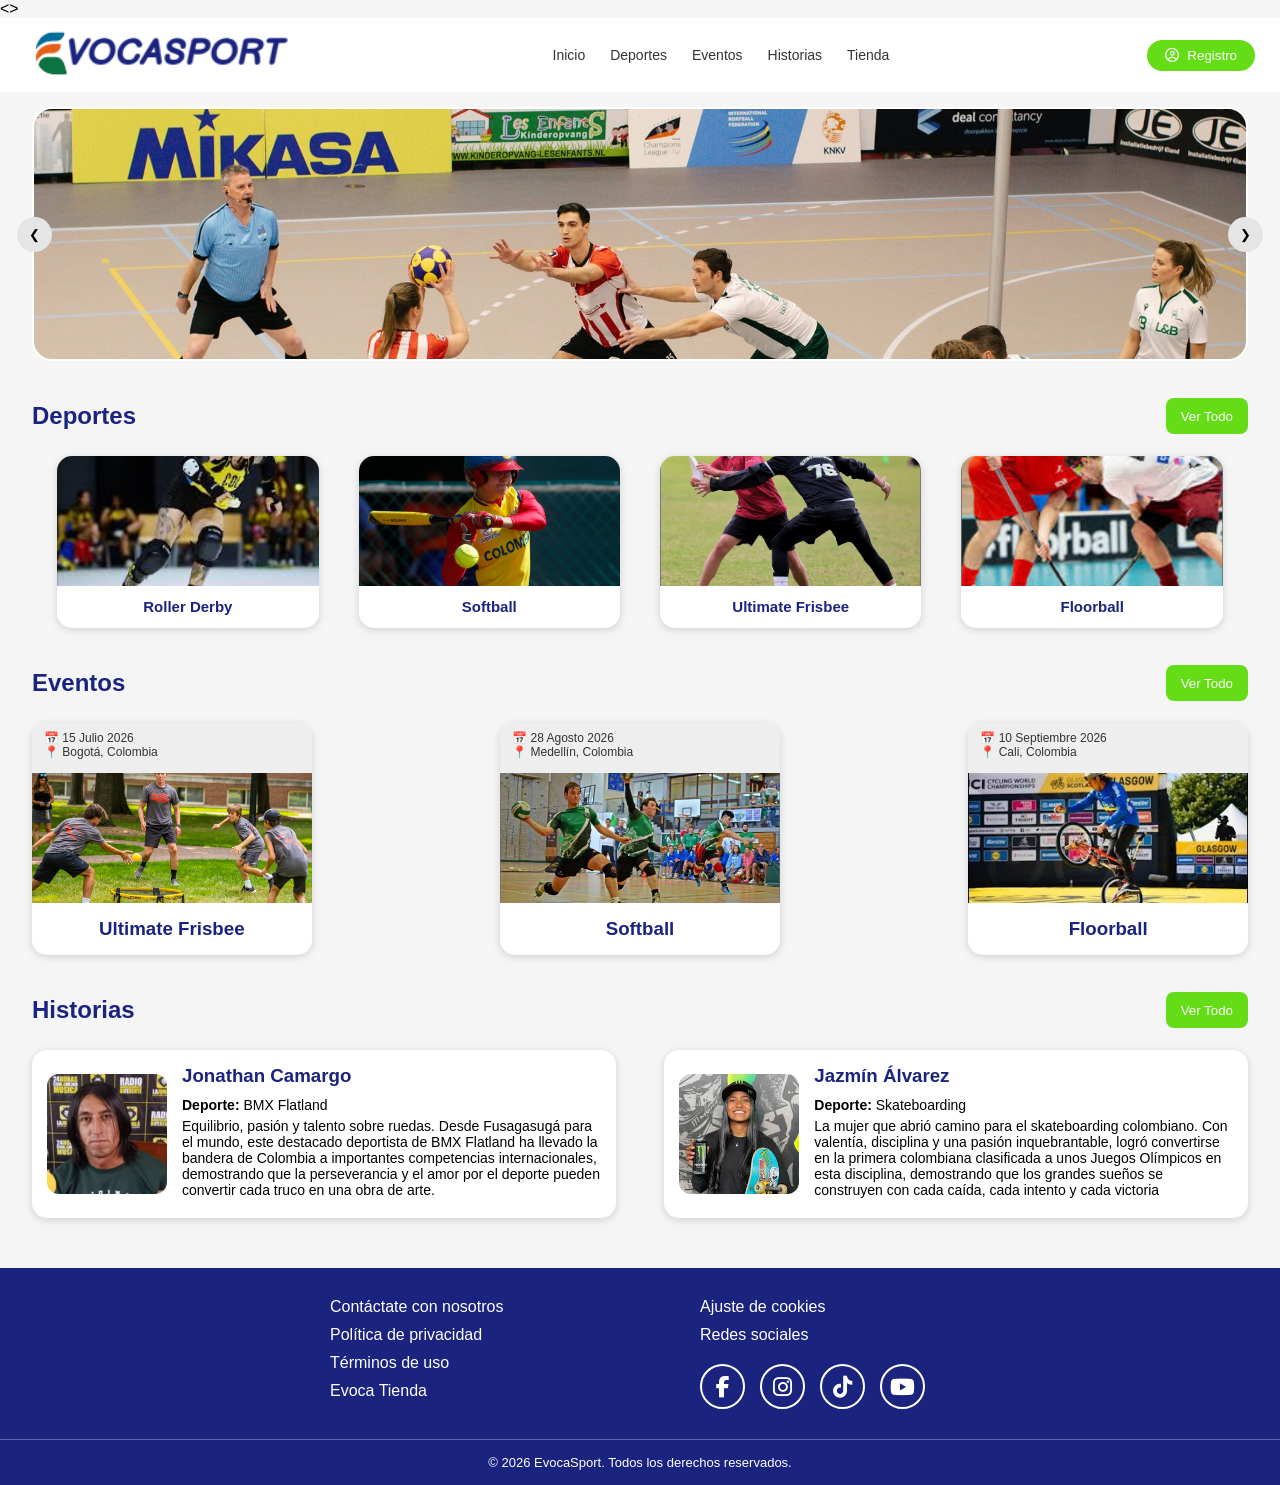
==== index.html @ b5607ec5 "Primer commit del proyecto EvocaSport" ====
<!DOCTYPE html>
<html lang="es">
<head>
    <meta charset="UTF-8">
    <meta name="viewport" content="width=device-width, initial-scale=1.0">
    <title>VocaSport</title>
    <link rel="stylesheet" href="styles.css">

    <link rel="stylesheet" href="https://cdnjs.cloudflare.com/ajax/libs/font-awesome/6.5.1/css/all.min.css">

</head>

<>

    <header class="navbar">

        <div class="logo">
    <a href="index.html">
        <img src="img/logo.png" alt="VocaSport">
    </a>
</div>


        <nav class="menu">

            <a href="index.html">Inicio</a>
            <a href="deportes.html">Deportes</a>
            <a href="eventos.html">Eventos</a>
            <a href="historias.html">Historias</a>
            <a href="tienda.html">Tienda</a>
        </nav>

        <button class="btn-registro">
    <i class="fa-regular fa-circle-user"></i>
    Registro
</button>

    </header>

    <section class="banner">

    <button class="flecha izquierda">
        &#10094;
    </button>

    <div class="contenedor-banner">

        <section class="banner contenedor-principal"></section>

        <div class="slider">

            <img src="img/banner 1.jpg" alt="Banner 1">
            <img src="img/banner 2.jpg" alt="Banner 2">
            <img src="img/banner 3.jpg" alt="Banner 3">
            <img src="img/banner 4.jpg" alt="Banner 4">

        </div>

    </div>

    <button class="flecha derecha">
        &#10095;
    </button>

</section>

<script src="script.js"></script>

<section class="seccion">

    <div class="titulo-seccion">

        <h2>Deportes</h2>

        <button class="btn-ver-todo" onclick="verDeportes()">Ver Todo</button>
    </div>

    <div class="contenedor-tarjetas">

        <a href="Roller-derby.html" class="tarjeta">
            <img src="img/deporte1.jpg" alt="Roller Derby">
            <h3>Roller Derby</h3>
        </a>

        <a href="Softball.html" class="tarjeta">
            <img src="img/deporte2.jpg" alt="Softball">
            <h3>Softball</h3>
        </a>

        <a href="Ultimate-frisbee.html" class="tarjeta">
            <img src="img/deporte3.png" alt="Ultimate Frisbee">
            <h3>Ultimate Frisbee</h3>
        </a>

        <a href="Floorball.html" class="tarjeta">
            <img src="img/deporte4.png" alt="Floorball">
            <h3>Floorball</h3>
        </a>

    </div>

</section>

    <section class="seccion">

    <div class="titulo-seccion">

        <h2>Eventos</h2>

        <button class="btn-ver-todo" onclick="verEventos()">
            Ver Todo
        </button>

    </div>

    <div class="contenedor-eventos">

    <a href="evento-ultimate.html" class="evento">

    <div class="evento-info-superior">
        <p>📅 15 Julio 2026</p>
        <p>📍 Bogotá, Colombia</p>
    </div>

    <img src="img/evento1.png" alt="Ultimate Frisbee">

    <div class="evento-info-inferior">
        
        <h3>Ultimate Frisbee</h3>
    </div>

</a>
        <a href="evento-softball.html" class="evento">

    <div class="evento-info-superior">
        <p>📅 28 Agosto 2026</p>
        <p>📍 Medellín, Colombia</p>
    </div>

    <img src="img/evento2.png" alt="">

    <div class="evento-info-inferior">
        
        <h3>Softball</h3>
    </div>

</a>
<a href="evento-floorball.html" class="evento">

    <div class="evento-info-superior">
        <p>📅 10 Septiembre 2026</p>
        <p>📍 Cali, Colombia</p>
    </div>

    <img src="img/evento3.jpg" alt="">

    <div class="evento-info-inferior">
        
        <h3>Floorball</h3>
    </div>

</a>

    </div>

</section>

<!-- HISTORIAS -->
<section class="seccion">

    <div class="titulo-seccion">

        <h2>Historias</h2>

        <button class="btn-ver-todo" onclick="verHistorias()">
            Ver Todo
        </button>

    </div>

    <div class="contenedor-historias">

        <a href="jonathan-camargo.html" class="historia">

            <img src="img/historias1.png" alt="Jonathan Camargo">

            <div class="historia-info">

                <h3>Jonathan Camargo</h3>

                <p><strong>Deporte:</strong> BMX Flatland</p>

                <p>
                    Equilibrio, pasión y talento sobre ruedas. 
                    Desde Fusagasugá para el mundo, 
                    este destacado deportista de BMX Flatland 
                    ha llevado la bandera de Colombia a importantes competencias internacionales, 
                    demostrando que la perseverancia y el amor por el deporte 
                    pueden convertir cada truco en una obra de arte.

                </p>

            </div>

        </a>

        <a href="jazmin-alvarez.html" class="historia">

            <img src="img/historias2.jpg" alt="Jazmín Álvarez">

            <div class="historia-info">

                <h3>Jazmín Álvarez</h3>

                <p><strong>Deporte:</strong> Skateboarding</p>

                <p>
                    
                    La mujer que abrió camino para el skateboarding colombiano. 
                    Con valentía, disciplina y una pasión inquebrantable, 
                    logró convertirse en la primera colombiana clasificada 
                    a unos Juegos Olímpicos en esta disciplina, demostrando que 
                    los grandes sueños se construyen con cada caída, cada intento y cada victoria

                </p>

            </div>

        </a>

    </div>

</section>

    <footer class="footer">

    <div class="footer-contenido">

        <div class="footer-columna">

            <p>Contáctate con nosotros</p>
            <p>Política de privacidad</p>
            <p>Términos de uso</p>
            <p>Evoca Tienda</p>

        </div>

        <div class="footer-columna">

            <p>Ajuste de cookies</p>

            <p>Redes sociales</p>

        <div class="social-icons">

    <a href="https://facebook.com" target="_blank">
        <i class="fa-brands fa-facebook-f"></i>
    </a>

    <a href="https://instagram.com" target="_blank">
        <i class="fa-brands fa-instagram"></i>
    </a>

    <a href="https://tiktok.com" target="_blank">
        <i class="fa-brands fa-tiktok"></i>
    </a>

     <a href="https://youtube.com" target="_blank">
        <i class="fa-brands fa-youtube"></i>
    </a>

</div>
        </div>

    </div>

    <div class="footer-copy">
        © 2026 EvocaSport. Todos los derechos reservados.
    </div>

</footer>

</body>
</html>
---- styles.css ----
*{
    margin:0;
    padding:0;
    box-sizing:border-box;
}

body{
    font-family: Arial, sans-serif;
    background:#f5f5f5;
}

.navbar{
    background:white;

    display:flex;
    justify-content:space-between;
    align-items:center;

    padding:10px 25px;
}

.logo img{
    height:50px;
    transition:transform 0.3s ease;
}

.logo img:hover{
    transform:scale(1.05);
}

.menu{
    display:flex;
    gap:25px;
}

.menu a{
    text-decoration:none;
    color:#333;
    font-size:14px;

}

.menu a{
    text-decoration:none;
    color:#333;
    font-size:14px;
    font-weight:500;
}

.menu a:hover{
    color:#1A237E;
}

.btn-registro{
    background:#64DD17;
    color:white;
    display: flex;
    border:none;
    align-items:center;
    gap:8px;
    border-radius:20px;

    padding:8px 18px;

    cursor:pointer;
}

.btn-registro i{
    color:white;
    font-size:14px;
}

.btn-registro:hover{
    background:#64DD17;
}


.banner{ 
    width:95%; 
    margin:15px auto; 
    display:flex; 
    justify-content:center; 
    align-items:center; position:relative; 
}

.contenedor-banner{
    width:100%;
    overflow:hidden;

    border:2px solid #FFFFFF;
    border-radius:20px;

    background:white;
}

.contenedor-principal{
    width:95%;
    margin:auto;
}

.slider{
    display:flex;
    width:400%;
    transition:transform 0.5s ease;
}

.slider img{
    width:25%;
    height:250px;
    object-fit:cover;
    display:block;
}


.flecha{
    position:absolute;

    width:35px;
    height:35px;

    border:none;
    border-radius:50%;

    background:#e5e5e5;

    cursor:pointer;

    z-index:10;
}

.izquierda{
    left:-15px;
}

.derecha{
    right:-15px;
}

.seccion{
    width:95%;
    margin-top:35px;
    margin-bottom:35px;
    margin-left:auto;
    margin-right:auto;
}

.titulo-seccion{
    display:flex;
    justify-content:space-between;
    align-items:center;

    margin-bottom:20px;
}

.titulo-seccion h2{
    color:#1A237E;
    font-size:24px;
    font-weight:700;

    margin:0;
    line-height:40px;
}

.btn-ver-todo{
    background:#64DD17;
    color:white;

    border:none;
    border-radius:8px;

    padding:0 15px;

    height:36px;

    cursor:pointer;
}

.contenedor-tarjetas{
    display:flex;
    justify-content:center;
    gap: 40px;
}

.tarjeta{
    width: 21.5%;
    background:white;
    border-radius:15px;
    overflow:hidden;

    box-shadow:0 2px 8px rgba(0,0,0,0.15);

    box-shadow:0 2px 8px rgba(0,0,0,0.15);
    text-decoration:none;
    color:inherit;
}

.tarjeta h3{
    margin:0;
    padding:4px;

    font-size:15px;
    color:#1A237E;

    line-height:1.2;
    text-decoration:none;
    
}


.tarjeta img,
.evento img{
    width:100%;
    height:130px;
    object-fit:cover;
    display:block;

    transition: transform 0.4s ease;
}

.tarjeta:hover,
.evento:hover{
    transform:translateY(-10px) scale(1.03);

    box-shadow:0 10px 25px rgba(0,0,0,.25);
}


.evento{
    width:23%;
    background:white;
    border-radius:15px;
    overflow:hidden;
    box-shadow:0 2px 8px rgba(0,0,0,.15);

    display:flex;
    flex-direction:column;
}

.tarjeta h3{
    text-align:center;
    padding:12px;
    margin:0;
}

.evento{
    width:23%;

    background:white;

    border-radius:15px;

    overflow:hidden;

    box-shadow:0 2px 8px rgba(0,0,0,.15);

    text-decoration:none;

    color:#333;

    transition:all .3s ease;
}

.contenedor-eventos{
    display:flex;
    justify-content:space-between;
    gap:20px;
}

.evento:hover{
    transform:translateY(-8px);

    box-shadow:0 8px 20px rgba(0,0,0,0.25);
}

.evento-info-superior{
    padding:8px 12px;
    background:#EEEEEE;
    font-size:12px;
    min-height:50px;
}

    width:100%;
    height:170px;
    object-fit:cover;
    display:block;
.tarjeta img,
.evento img{
    width:100%;
    height:180px;
    object-fit:cover;
    display:block;

    transition: transform 0.4s ease;
}

.evento-info-inferior{
    display:flex;
    justify-content:center;
    align-items:center;
    color:#1A237E;
    padding:15px;
}

/* HISTORIAS */

.contenedor-historias{
    display:flex;
    gap:25px;
    justify-content:space-between;
}

.historia{
    width:48%;

    display:flex;
    align-items:center;
    gap:15px;

    background:white;

    padding:15px;

    border-radius:15px;

    box-shadow:0 2px 8px rgba(0,0,0,.15);

    text-decoration:none;
    color:inherit;

    transition:all .3s ease;
}

.historia:hover{
    transform:translateY(-8px);

    box-shadow:0 8px 20px rgba(0,0,0,.25);
}

.historia img{
    width:120px;
    height:120px;

    object-fit:cover;

    border-radius:12px;
}

.historia-info h3{
    color:#1A237E;

    margin-bottom:10px;
}

.historia-info p{
    font-size:14px;

    margin-bottom:5px;
}

/* FOOTER */

.footer{
    background:#1A237E;

    color:white;

    margin-top:50px;
}

.footer-contenido{
    width:95%;
    margin:auto;
    padding:30px 20px;

    display:flex;
    justify-content:center;

    gap:120px;
}

.footer-columna{
    display:flex;

    flex-direction:column;

    gap:10px;
}

.footer-columna{
    width:250px;

    text-align:left;
}

.footer-columna p:hover{
    text-decoration:underline;
}

.social-icons{
    display:flex;

    gap:15px;

    margin-top:10px;
}

.social-icons{
    display:flex;
    gap:15px;
    margin-top:10px;
}

.social-icons a{
    width:45px;
    height:45px;

    display:flex;
    justify-content:center;
    align-items:center;

    border:2px solid white;
    border-radius:50%;

    color:white;
    text-decoration:none;

    font-size:22px;

    transition:0.3s;
}

.social-icons a:hover{
    background:white;
    color:#1A237E;

    transform:scale(1.1);
}

.footer-copy{
    text-align:center;

    padding:15px;

    border-top:1px solid rgba(255,255,255,.3);

    font-size:13px;
}

.social-icons a:hover .fa-facebook-f{
    color:#1877F2;
}

.social-icons a:hover .fa-instagram{
    color:#E4405F;
}

.social-icons a:hover .fa-tiktok{
    color:#000000;
}

.social-icons a:hover .fa-youtube{
    color:#FF0000;
}

/* BANNER DEPORTES */

.banner-deportes{
    width:95%;
    margin:20px auto;

    position:relative;

    border-radius:20px;
    overflow:hidden;
}

.banner-deportes img{
    width:100%;
    height:350px;

    object-fit:cover;
    display:block;

    transition:transform 0.5s ease;
}

.banner-deportes:hover img{
    transform:scale(1.03);
}

.overlay-deportes{
    position:absolute;

    top:50%;
    left:60px;

    transform:translateY(-50%);

    text-align:left;

    color:white;

    max-width:450px;
}

.overlay-deportes{
    transition:all 0.4s ease;
}

.overlay-deportes h1{
    font-size:42px;
    margin-bottom:15px;

    font-weight:700;
}

.overlay-deportes p{
    font-size:22px;
    line-height:1.5;

    margin:0;
}

.overlay-deportes{
    text-shadow:2px 2px 8px rgba(0,0,0,.7);
}

.banner-deportes:hover .overlay-deportes{
    transform:translateY(-50%) scale(1.03);
}

/* CATÁLOGO DE DEPORTES */

.catalogo-deportes{
    width:95%;
    margin:40px auto;

    display:grid;

    grid-template-columns:repeat(3, 1fr);

    gap:30px;
}

.card-deporte{
    background:white;

    border-radius:18px;

    overflow:hidden;

    text-decoration:none;

    color:inherit;

    box-shadow:0 4px 12px rgba(0,0,0,.12);

    transition:.3s;
}

.card-deporte:hover{
    transform:translateY(-8px);

    box-shadow:0 10px 25px rgba(0,0,0,.20);
}

.card-deporte img{
    width:100%;
    height:250px;

    object-fit:cover;

    display:block;
}

.card-deporte h3{
    text-align:center;

    padding:18px;

    margin:0;

    color:#1A237E;

    font-size:20px;

    font-weight:700;
}

.modal{
    display:none;

    position:fixed;

    top:0;
    left:0;

    width:100%;
    height:100%;

    background:rgba(0,0,0,.7);

    z-index:9999;
}

.modal-contenido{
    background:white;

    width:70%;
    max-width:800px;

    max-height:80vh;

    overflow-y:auto;

    margin:40px auto;

    padding:30px;

    border-radius:20px;

    position:relative;
}

.modal-contenido img{
    width:70%;
    max-width:400px;
    height:220px;

    object-fit:cover;

    display:block;

    margin:15px auto 25px auto;

    border-radius:20px;

    overflow:hidden;
}

#textoModal{
    text-align:justify;

    line-height:1.8;

    color:#444;

    font-size:16px;
}

#imagenModal{
    width:70%;
    max-width:400px;
    height:220px;

    object-fit:cover;

    display:block;

    margin:15px auto 25px auto;

    border-radius:20px;
}

.modal-contenido h2{
    color:#1A237E;

    text-align:center;
}

.contenedor-imagen-modal{
    width:70%;
    max-width:400px;
    height:220px;

    margin:15px auto 25px auto;

    border-radius:20px;

    overflow:hidden;
}

.contenedor-imagen-modal img{
    width:100%;
    height:100%;

    object-fit:cover;

    display:block;
}

.cerrar{
    position:absolute;

    top:15px;
    right:20px;

    font-size:30px;

    cursor:pointer;

    color:#1A237E;
}

.card-deporte:hover img{
    transform:scale(1.05);
}

.card-deporte img{
    transition:transform .4s ease;
}

.sugerencia-deporte{
    width:90%;

    max-width:900px;

    margin:60px auto;

    padding:40px;

    background:white;

    border-radius:20px;

    box-shadow:0 4px 15px rgba(0,0,0,.15);

    text-align:center;
}

.sugerencia-deporte h2{
    color:#1A237E;

    margin-bottom:15px;
}

.sugerencia-deporte p{
    color:#555;

    margin-bottom:30px;

    line-height:1.6;
}

.formulario-deporte{
    display:flex;

    flex-direction:column;

    gap:15px;
}

.formulario-deporte input,
.formulario-deporte textarea{

    width:100%;

    padding:12px;

    border:1px solid #ccc;

    border-radius:10px;

    font-size:15px;

    font-family:inherit;
}

.formulario-deporte input:focus,
.formulario-deporte textarea:focus{

    outline:none;

    border-color:#1A237E;
}

.formulario-deporte button{

    width:220px;

    margin:10px auto 0;

    padding:12px;

    border:none;

    border-radius:10px;

    background:#64DD17;

    color:white;

    font-size:16px;

    font-weight:600;

    cursor:pointer;

    transition:.3s;
}

.formulario-deporte button:hover{

    background:#52c913;

    transform:translateY(-2px);
}


/* BANNER eventos */

.banner-eventos{
    width:95%;
    margin:20px auto;

    position:relative;

    border-radius:20px;
    overflow:hidden;
}

.banner-eventos img{
    width:100%;
    height:320px;

    object-fit:cover;

    transition:transform .6s ease;
}

.banner-evento:hover img{
    transform:scale(1.03);
}

.overlay-evento{
    position:absolute;

    top:50%;
    left:60px;

    transform:translateY(-50%);

    text-align:left;

    color:white;

    max-width:450px;
}

.overlay-evento{
    transition:all 0.4s ease;
}

.overlay-evento h1{
    font-size:52px;
    font-weight:700;

    margin-bottom:15px;
}

.overlay-evento p{
    font-size:24px;

    line-height:1.5;

    max-width:500px;
}

.overlay-evento{
    text-shadow:2px 2px 8px rgba(0,0,0,.7);
}

.card-evento:hover img{
    transform:scale(1.05);
}


/* ================================= */
/* TARJETAS EVENTOS */
/* ================================= */


.banner-eventos{
    width:95%;
    margin:20px auto;

    position:relative;

    border-radius:20px;
    overflow:hidden;
}

.banner-eventos img{
    width:100%;
    height:350px;

    object-fit:cover;
    display:block;

    transition:transform 0.5s ease;
}

.banner-eventos:hover img{
    transform:scale(1.03);
}

.overlay-eventos{
    position:absolute;

    top:50%;
    left:60px;

    transform:translateY(-50%);

    text-align:left;

    color:white;

    max-width:450px;
}

.overlay-eventos{
    transition:all 0.4s ease;
}

.overlay-eventos h1{
    font-size:42px;
    margin-bottom:15px;

    font-weight:700;
}

.overlay-eventos p{
    font-size:22px;
    line-height:1.5;

    margin:0;
}

.overlay-eventos{
    text-shadow:2px 2px 8px rgba(0,0,0,.7);
}

.banner-eventos:hover .overlay-eventos{
    transform:translateY(-50%) scale(1.03);
}

.catalogo-eventos{

    width:95%;

    margin:40px auto;

    display:grid;

    grid-template-columns:repeat(3,1fr);

    gap:25px;
}

.card-evento{

    background:white;

    border-radius:18px;

    overflow:hidden;

    cursor:pointer;

    box-shadow:0 4px 12px rgba(0,0,0,.15);

    transition:.3s;
}

.card-evento:hover{

    transform:translateY(-8px);
}

.card-evento img{

    width:100%;

    height:220px;

    object-fit:cover;

    display:block;
}

.card-evento h3{

    text-align:center;

    color:#1A237E;

    padding:15px;

    margin:0;
}

/* ================================= */
/* MODAL EVENTO */
/* ================================= */

.modal-evento{

    display:none;

    position:fixed;

    top:0;
    left:0;

    width:100%;

    height:100%;

    background:rgba(0,0,0,.75);

    z-index:9999;
}

.contenido-evento{

    background:white;

    width:75%;

    max-width:850px;

    max-height:85vh;

    overflow-y:auto;

    margin:40px auto;

    padding:30px;

    border-radius:20px;

    position:relative;

}

.cerrar-evento{

    position:absolute;

    right:20px;

    top:10px;

    font-size:35px;

    color:#1A237E;

    cursor:pointer;
}

#imagenEvento{

    width:50%;

    max-width:350px;

    height:auto;

    object-fit:cover;

    display:block;

    margin:20px auto;

    border-radius:20px;
}

#calendarioEvento{

    width:100%;

    max-width:700px;

    display:block;

    margin:20px auto;

    border-radius:15px;
}

#tituloEvento{

    text-align:center;

    color:#1A237E;
}

.datos-evento{

    text-align:center;

    color:#1A237E;

}

#descripcionEvento{

    text-align:justify;

    line-height:1.8;

    margin-top:20px;
    color:#1A237E;
}

#cronogramaEvento{

    margin-top:20px;
}

.tabla-evento{

    width:100%;

    border-collapse:collapse;

    margin-top:15px;
}

.tabla-evento th{

    background:#1A237E;

    color:white;

    padding:12px;
}

.tabla-evento td{

    padding:12px;

    border:1px solid #ddd;

    text-align:center;
}

.tabla-evento tr:nth-child(even){

    background:#f5f5f5;
}

.mapa-evento{

    width:100%;

    height:350px;

    border:none;

    border-radius:20px;

    margin-top:20px;

    box-shadow:0 5px 15px rgba(0,0,0,.15);
}

#mapaEvento{

    width:100%;

    height:350px;

    border:none;

    border-radius:15px;

    margin-top:15px;
}

#mapaEvento{

    width:100%;

    height:350px;

    border:none;

    border-radius:15px;

    margin-top:15px;
}

.btn-inscripcion{

    display:block;

    margin:30px auto;

    background:#64DD17;

    color:white;

    border:none;

    padding:14px 35px;

    border-radius:10px;

    font-size:16px;

    font-weight:600;

    cursor:pointer;

    transition:.3s;
}

.btn-inscripcion:hover{

    background:#4CAF50;

    transform:translateY(-2px);
}

.cronograma-grid{

    display:grid;

    grid-template-columns:repeat(auto-fit,minmax(250px,1fr));

    gap:20px;

    margin-top:20px;
}

.item-cronograma{

    background:#f8f9ff;

    border-left:5px solid #1A237E;

    border-radius:15px;

    padding:20px;

    box-shadow:0 3px 10px rgba(0,0,0,.08);
}

.item-cronograma h4{

    color:#1A237E;

    margin-bottom:15px;
}

.item-cronograma p{

    margin:8px 0;

    color:#444;
}

.cronograma-grid{

    display:grid;

    grid-template-columns:repeat(auto-fit,minmax(280px,1fr));

    gap:20px;

    margin-top:25px;
}

.item-cronograma{

    background:#ffffff;

    border-left:6px solid #1A237E;

    border-radius:15px;

    padding:20px;

    box-shadow:0 4px 12px rgba(0,0,0,.10);

    transition:.3s;
}

.item-cronograma:hover{

    transform:translateY(-5px);

    box-shadow:0 8px 20px rgba(0,0,0,.15);
}

.item-cronograma h4{

    color:#1A237E;

    margin-bottom:15px;

    font-size:20px;
}

.item-cronograma p{

    margin:8px 0;

    color:#444;

    line-height:1.5;
}

.item-cronograma strong{

    color:#1A237E;
}

.btn-mapa{

    display:block;

    width:250px;

    margin:25px auto;

    padding:12px 20px;

    background:#1A237E;

    color:white;

    text-decoration:none;

    text-align:center;

    border-radius:12px;

    font-weight:600;

    transition:.3s;
}

.btn-mapa:hover{

    background:#0D47A1;

    transform:translateY(-3px);
}

.formulario-eventos{

    width:100%;

    padding:60px 20px;

    background:#f5f7fa;
}

.contenedor-formulario-eventos{

    max-width:800px;

    margin:auto;

    background:white;

    padding:40px;

    border-radius:20px;

    box-shadow:0 4px 15px rgba(0,0,0,.12);
}

.contenedor-formulario-eventos h2{

    color:#1A237E;

    text-align:center;

    margin-bottom:15px;
}

.contenedor-formulario-eventos p{

    text-align:center;

    color:#555;

    margin-bottom:30px;
}

.contenedor-formulario-eventos form{

    display:flex;

    flex-direction:column;

    gap:15px;
}

.contenedor-formulario-eventos input,
.contenedor-formulario-eventos textarea{

    padding:15px;

    border:1px solid #ccc;

    border-radius:10px;

    font-size:16px;

    font-family:inherit;
}

.contenedor-formulario-eventos textarea{

    resize:none;
}

.contenedor-formulario-eventos button{

    background:#7ED321;

    color:white;

    border:none;

    padding:15px;

    border-radius:10px;

    font-size:16px;

    font-weight:600;

    cursor:pointer;

    transition:.3s;
}

.contenedor-formulario-eventos button:hover{

    background:#68b61b;
}

.contenedor-formulario-eventos textarea{

    padding:15px;

    border:1px solid #ccc;

    border-radius:10px;

    font-size:16px;

    color:#333;
}

.banner-historias{

    position:relative;

    width:95%;

    height:350px;

    margin:20px auto;

    border-radius:25px;

    overflow:hidden;
}

.banner-historias img{

    width:100%;

    height:100%;

    object-fit:cover;
}

.overlay-historias{

    position:absolute;

    top:0;
    left:0;

    width:100%;
    height:100%;

    background:rgba(0,0,0,.35);

    display:flex;

    flex-direction:column;

    justify-content:center;

    align-items:flex-start;

    text-align:left;

    color:white;

    padding-left:80px;
}

.overlay-historias h1{

    font-size:48px;

    margin-bottom:10px;
}

.overlay-historias p{

    font-size:18px;

    max-width:600px;
}

.intro-historias{

    text-align:center;

    margin:40px 0 20px 0;
}

.intro-historias h2{

    color:#1A237E;

    font-size:32px;
}

.catalogo-historias{

    width:95%;

    margin:40px auto;

    display:grid;

    grid-template-columns:repeat(3,1fr);

    gap:30px;
}

.card-historia{

    background:white;

    border-radius:20px;

    overflow:hidden;

    box-shadow:0 4px 12px rgba(0,0,0,.12);

    transition:.3s;

    cursor:pointer;
}

.card-historia:hover{

    transform:translateY(-8px);

    box-shadow:0 10px 25px rgba(0,0,0,.20);
}

.card-historia img{

    width:100%;

    height:250px;

    object-fit:cover;

    display:block;
}

.card-historia h3{

    text-align:center;

    color:#1A237E;

    padding-top:15px;
}

.card-historia p{

    text-align:center;

    color:#666;

    padding:10px 20px 20px;
}

.modal-historia{

    display:none;

    position:fixed;

    top:0;
    left:0;

    width:100%;
    height:100%;

    background:rgba(0,0,0,.75);

    z-index:9999;
}

.contenido-historia{

    background:white;

    width:70%;

    max-width:800px;

    margin:60px auto;

    padding:35px;

    border-radius:25px;

    position:relative;

    box-shadow:0 15px 40px rgba(0,0,0,.25);
}

.contenido-historia h2{

    text-align:center;

    color:#1A237E;

    font-size:32px;

    margin-bottom:10px;
}

.contenido-historia img{

    width:280px;

    height:280px;

    border-radius:20px;

    object-fit:cover;

    object-position:center top;

    display:block;

    margin:0 auto 25px auto;

    border:4px solid #1A237E;
}

.contenido-historia p{

    color:#444;

    line-height:1.8;

    text-align:justify;
}

.btn-video{

    display:block;

    width:250px;

    margin:30px auto;

    text-align:center;

    padding:15px;

    background:#FF0000;

    color:white;

    text-decoration:none;

    border-radius:12px;

    font-weight:600;

    transition:.3s;
}

.btn-video:hover{

    background:#d50000;

    transform:translateY(-3px);
}
.btn-video{

    display:block;

    width:280px;

    margin:30px auto 0;

    padding:15px;

    background:#ff0000;

    color:white;

    text-align:center;

    text-decoration:none;

    border-radius:50px;

    font-weight:bold;

    transition:.3s;
}

.btn-video:hover{

    transform:translateY(-4px);

    background:#d60000;
}

.btn-video:hover{

    background:#d50000;

    transform:translateY(-3px);
}

.participa-historias{

    width:100%;

    padding:70px 20px;

    background:#f5f7fa;

    margin-top:60px;
}

.participa-historias h2{

    text-align:center;

    color:#1A237E;

    margin-bottom:15px;
}

.participa-historias p{

    text-align:center;

    color:#555;

    margin-bottom:30px;
}

.form-historias{

    max-width:800px;

    margin:auto;

    background:white;

    padding:40px;

    border-radius:20px;

    box-shadow:0 4px 15px rgba(0,0,0,.12);

    display:flex;

    flex-direction:column;

    gap:15px;
}

.form-historias input,
.form-historias textarea{

    padding:15px;

    border:1px solid #ccc;

    border-radius:10px;

    font-size:16px;
}

.form-historias textarea{

    resize:none;
}

.form-historias button{

    background:#7ED321;

    color:white;

    border:none;

    padding:15px;

    border-radius:10px;

    cursor:pointer;

    font-size:16px;

    font-weight:600;

    transition:.3s;
}

.form-historias button:hover{

    background:#68b61b;
}

@media(max-width:768px){

    .catalogo-historias{

        grid-template-columns:1fr;
    }

    .overlay-historias h1{

        font-size:40px;
    }

    .overlay-historias p{

        font-size:16px;

        width:90%;
    }

    .contenido-historia{

        width:90%;
    }
}

#deporteHistoria{

    text-align:center;

    color:#7ED321;

    font-size:18px;

    font-weight:bold;

    margin-bottom:20px;
}

#descripcionHistoria{

    text-align:center;

    line-height:1.8;

    color:#555;

    max-width:650px;

    margin:auto;
}

.contenedor-video{

    margin-top:25px;

    border-radius:15px;

    overflow:hidden;
}

.contenedor-video iframe{

    width:100%;

    height:450px;

    border:none;
}
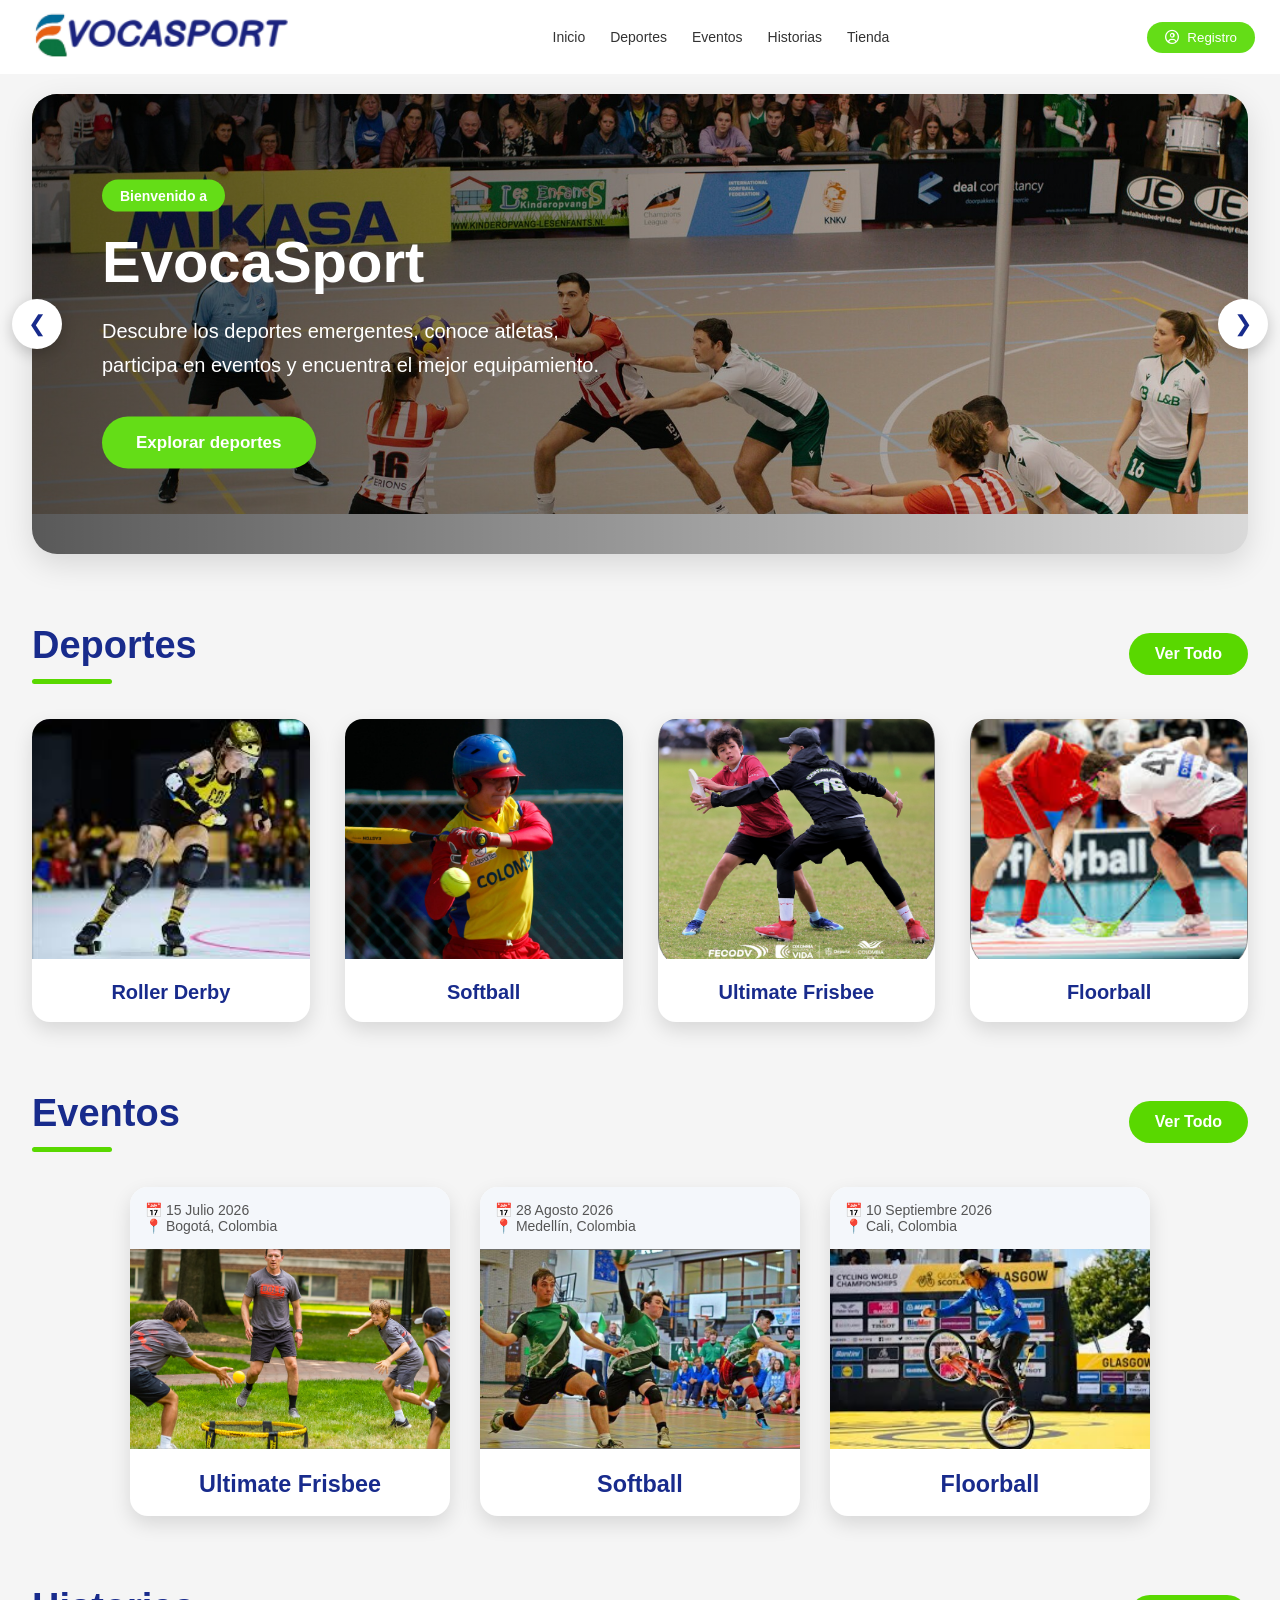
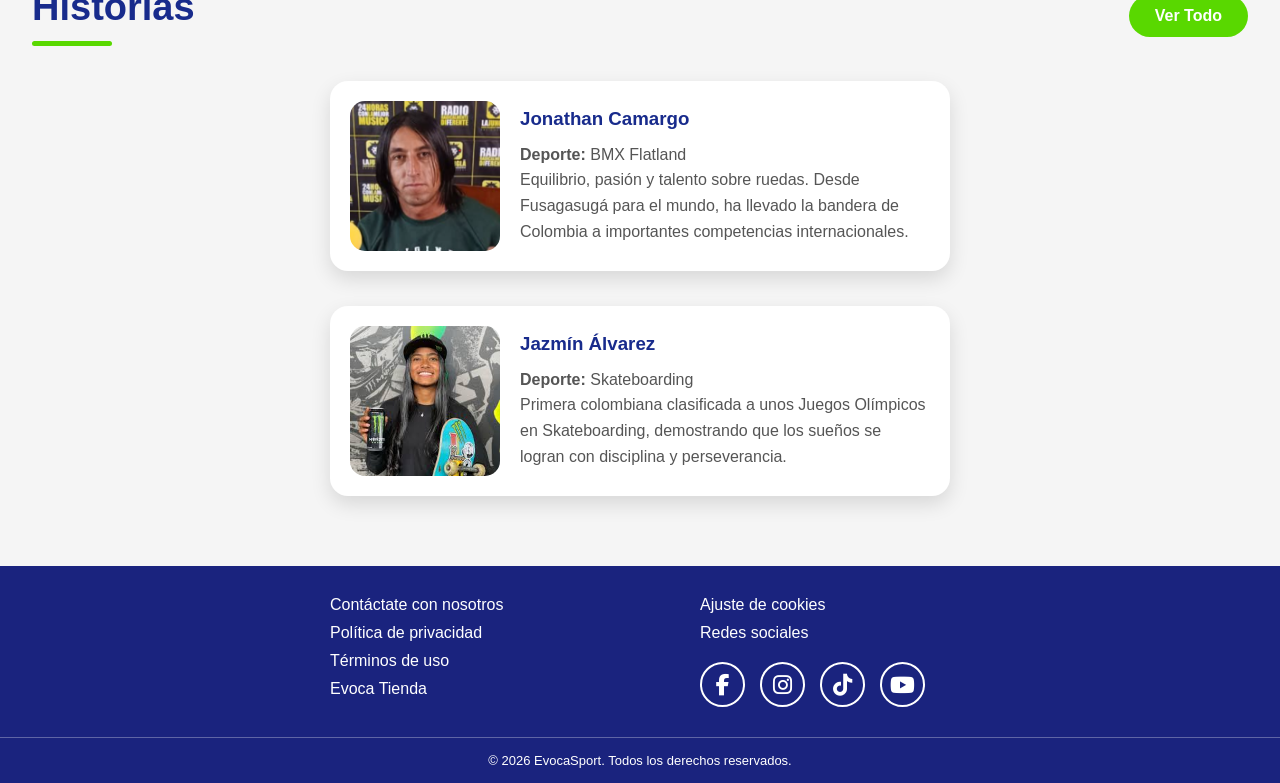
==== commit 184e7f35: "Mejoras del diseño y checkout" ====
--- a/index.html
+++ b/index.html
@@ -1,51 +1,64 @@
 <!DOCTYPE html>
 <html lang="es">
+
 <head>
+
     <meta charset="UTF-8">
+
     <meta name="viewport" content="width=device-width, initial-scale=1.0">
-    <title>VocaSport</title>
+
+    <title>EvocaSport | Inicio</title>
+
     <link rel="stylesheet" href="styles.css">
+    <link rel="stylesheet" href="index.css">
 
     <link rel="stylesheet" href="https://cdnjs.cloudflare.com/ajax/libs/font-awesome/6.5.1/css/all.min.css">
 
 </head>
 
-<>
-
-    <header class="navbar">
-
-        <div class="logo">
-    <a href="index.html">
-        <img src="img/logo.png" alt="VocaSport">
-    </a>
-</div>
-
-
-        <nav class="menu">
-
-            <a href="index.html">Inicio</a>
-            <a href="deportes.html">Deportes</a>
-            <a href="eventos.html">Eventos</a>
-            <a href="historias.html">Historias</a>
-            <a href="tienda.html">Tienda</a>
-        </nav>
-
-        <button class="btn-registro">
-    <i class="fa-regular fa-circle-user"></i>
-    Registro
-</button>
-
-    </header>
-
-    <section class="banner">
+<body>
+
+<header class="navbar">
+
+    <div class="logo">
+
+        <a href="index.html">
+
+            <img src="img/logo.png" alt="VocaSport">
+
+        </a>
+
+    </div>
+
+    <nav class="menu">
+
+        <a href="index.html">Inicio</a>
+        <a href="deportes.html">Deportes</a>
+        <a href="eventos.html">Eventos</a>
+        <a href="historias.html">Historias</a>
+        <a href="tienda.html">Tienda</a>
+
+    </nav>
+
+    <button class="btn-registro">
+
+        <i class="fa-regular fa-circle-user"></i>
+
+        Registro
+
+    </button>
+
+</header>
+
+<!-- ====================== BANNER ====================== -->
+
+<section class="banner">
 
     <button class="flecha izquierda">
         &#10094;
     </button>
 
     <div class="contenedor-banner">
-
-        <section class="banner contenedor-principal"></section>
 
         <div class="slider">
 
@@ -56,6 +69,23 @@
 
         </div>
 
+        <div class="banner-texto">
+
+            <span>Bienvenido a</span>
+
+            <h1>EvocaSport</h1>
+
+            <p>
+                Descubre los deportes emergentes, conoce atletas,
+                participa en eventos y encuentra el mejor equipamiento.
+            </p>
+
+            <a href="deportes.html" class="btn-banner">
+                Explorar deportes
+            </a>
+
+        </div>
+
     </div>
 
     <button class="flecha derecha">
@@ -64,7 +94,7 @@
 
 </section>
 
-<script src="script.js"></script>
+<!-- ====================== DEPORTES ====================== -->
 
 <section class="seccion">
 
@@ -72,100 +102,153 @@
 
         <h2>Deportes</h2>
 
-        <button class="btn-ver-todo" onclick="verDeportes()">Ver Todo</button>
+        <button class="btn-ver-todo" onclick="verDeportes()">
+
+            Ver Todo
+
+        </button>
+
     </div>
 
     <div class="contenedor-tarjetas">
 
-        <a href="Roller-derby.html" class="tarjeta">
+        <a href="deportes.html" class="tarjeta">
+
             <img src="img/deporte1.jpg" alt="Roller Derby">
-            <h3>Roller Derby</h3>
-        </a>
-
-        <a href="Softball.html" class="tarjeta">
+
+        <div class="info-tarjeta">
+
+    <h3>Roller Derby</h3>
+
+</div>
+
+        </a>
+
+        <a href="deportes.html" class="tarjeta">
+
             <img src="img/deporte2.jpg" alt="Softball">
-            <h3>Softball</h3>
-        </a>
-
-        <a href="Ultimate-frisbee.html" class="tarjeta">
+            
+
+            <div class="info-tarjeta">
+
+    <h3>Softball</h3>
+
+</div>
+
+        </a>
+
+        <a href="deportes.html" class="tarjeta">
+
             <img src="img/deporte3.png" alt="Ultimate Frisbee">
-            <h3>Ultimate Frisbee</h3>
-        </a>
-
-        <a href="Floorball.html" class="tarjeta">
+
+            <div class="info-tarjeta">
+
+    <h3>Ultimate Frisbee</h3>
+
+</div>
+
+        </a>
+
+        <a href="deportes.html" class="tarjeta">
+
             <img src="img/deporte4.png" alt="Floorball">
-            <h3>Floorball</h3>
+
+        <div class="info-tarjeta">
+
+    <h3>Floorball</h3>
+
+</div>
+
         </a>
 
     </div>
 
 </section>
 
-    <section class="seccion">
+<!-- ====================== EVENTOS ====================== -->
+
+<section class="seccion">
 
     <div class="titulo-seccion">
 
         <h2>Eventos</h2>
 
         <button class="btn-ver-todo" onclick="verEventos()">
+
             Ver Todo
+
         </button>
 
     </div>
 
     <div class="contenedor-eventos">
 
-    <a href="evento-ultimate.html" class="evento">
-
-    <div class="evento-info-superior">
-        <p>📅 15 Julio 2026</p>
-        <p>📍 Bogotá, Colombia</p>
-    </div>
-
-    <img src="img/evento1.png" alt="Ultimate Frisbee">
-
-    <div class="evento-info-inferior">
-        
-        <h3>Ultimate Frisbee</h3>
-    </div>
-
-</a>
-        <a href="evento-softball.html" class="evento">
-
-    <div class="evento-info-superior">
-        <p>📅 28 Agosto 2026</p>
-        <p>📍 Medellín, Colombia</p>
-    </div>
-
-    <img src="img/evento2.png" alt="">
-
-    <div class="evento-info-inferior">
-        
-        <h3>Softball</h3>
-    </div>
-
-</a>
-<a href="evento-floorball.html" class="evento">
-
-    <div class="evento-info-superior">
-        <p>📅 10 Septiembre 2026</p>
-        <p>📍 Cali, Colombia</p>
-    </div>
-
-    <img src="img/evento3.jpg" alt="">
-
-    <div class="evento-info-inferior">
-        
-        <h3>Floorball</h3>
-    </div>
-
-</a>
+        <a href="eventos.html" class="evento">
+
+            <div class="evento-info-superior">
+
+                <p>📅 15 Julio 2026</p>
+
+                <p>📍 Bogotá, Colombia</p>
+
+            </div>
+
+            <img src="img/evento1.png" alt="Ultimate Frisbee">
+
+            <div class="evento-info-inferior">
+
+                <h3>Ultimate Frisbee</h3>
+
+            </div>
+
+        </a>
+
+        <a href="eventos.html" class="evento">
+
+            <div class="evento-info-superior">
+
+                <p>📅 28 Agosto 2026</p>
+
+                <p>📍 Medellín, Colombia</p>
+
+            </div>
+
+            <img src="img/evento2.png" alt="Softball">
+
+            <div class="evento-info-inferior">
+
+                <h3>Softball</h3>
+
+            </div>
+
+        </a>
+
+        <a href="eventos.html" class="evento">
+
+            <div class="evento-info-superior">
+
+                <p>📅 10 Septiembre 2026</p>
+
+                <p>📍 Cali, Colombia</p>
+
+            </div>
+
+            <img src="img/evento3.jpg" alt="Floorball">
+
+            <div class="evento-info-inferior">
+
+                <h3>Floorball</h3>
+
+            </div>
+
+        </a>
 
     </div>
 
 </section>
 
-<!-- HISTORIAS -->
+<!-- ====================== HISTORIAS ====================== -->
+
 <section class="seccion">
 
     <div class="titulo-seccion">
@@ -173,14 +256,16 @@
         <h2>Historias</h2>
 
         <button class="btn-ver-todo" onclick="verHistorias()">
+
             Ver Todo
+
         </button>
 
     </div>
 
     <div class="contenedor-historias">
 
-        <a href="jonathan-camargo.html" class="historia">
+        <a href="historias.html" class="historia">
 
             <img src="img/historias1.png" alt="Jonathan Camargo">
 
@@ -191,12 +276,10 @@
                 <p><strong>Deporte:</strong> BMX Flatland</p>
 
                 <p>
-                    Equilibrio, pasión y talento sobre ruedas. 
-                    Desde Fusagasugá para el mundo, 
-                    este destacado deportista de BMX Flatland 
-                    ha llevado la bandera de Colombia a importantes competencias internacionales, 
-                    demostrando que la perseverancia y el amor por el deporte 
-                    pueden convertir cada truco en una obra de arte.
+
+                    Equilibrio, pasión y talento sobre ruedas.
+                    Desde Fusagasugá para el mundo, ha llevado la bandera
+                    de Colombia a importantes competencias internacionales.
 
                 </p>
 
@@ -204,7 +287,7 @@
 
         </a>
 
-        <a href="jazmin-alvarez.html" class="historia">
+        <a href="historias.html" class="historia">
 
             <img src="img/historias2.jpg" alt="Jazmín Álvarez">
 
@@ -215,12 +298,10 @@
                 <p><strong>Deporte:</strong> Skateboarding</p>
 
                 <p>
-                    
-                    La mujer que abrió camino para el skateboarding colombiano. 
-                    Con valentía, disciplina y una pasión inquebrantable, 
-                    logró convertirse en la primera colombiana clasificada 
-                    a unos Juegos Olímpicos en esta disciplina, demostrando que 
-                    los grandes sueños se construyen con cada caída, cada intento y cada victoria
+
+                    Primera colombiana clasificada a unos Juegos Olímpicos
+                    en Skateboarding, demostrando que los sueños se logran
+                    con disciplina y perseverancia.
 
                 </p>
 
@@ -232,7 +313,9 @@
 
 </section>
 
-    <footer class="footer">
+<!-- ====================== FOOTER ====================== -->
+
+<footer class="footer">
 
     <div class="footer-contenido">
 
@@ -251,34 +334,48 @@
 
             <p>Redes sociales</p>
 
-        <div class="social-icons">
-
-    <a href="https://facebook.com" target="_blank">
-        <i class="fa-brands fa-facebook-f"></i>
-    </a>
-
-    <a href="https://instagram.com" target="_blank">
-        <i class="fa-brands fa-instagram"></i>
-    </a>
-
-    <a href="https://tiktok.com" target="_blank">
-        <i class="fa-brands fa-tiktok"></i>
-    </a>
-
-     <a href="https://youtube.com" target="_blank">
-        <i class="fa-brands fa-youtube"></i>
-    </a>
-
-</div>
+            <div class="social-icons">
+
+                <a href="https://facebook.com" target="_blank">
+
+                    <i class="fa-brands fa-facebook-f"></i>
+
+                </a>
+
+                <a href="https://instagram.com" target="_blank">
+
+                    <i class="fa-brands fa-instagram"></i>
+
+                </a>
+
+                <a href="https://tiktok.com" target="_blank">
+
+                    <i class="fa-brands fa-tiktok"></i>
+
+                </a>
+
+                <a href="https://youtube.com" target="_blank">
+
+                    <i class="fa-brands fa-youtube"></i>
+
+                </a>
+
+            </div>
+
         </div>
 
     </div>
 
     <div class="footer-copy">
+
         © 2026 EvocaSport. Todos los derechos reservados.
+
     </div>
 
 </footer>
 
+<script src="index.js"></script>
+
 </body>
+
 </html>
--- a/styles.css
+++ b/styles.css
@@ -5,23 +5,21 @@
 }
 
 body{
-    font-family: Arial, sans-serif;
+    font-family:Arial, sans-serif;
     background:#f5f5f5;
 }
 
 .navbar{
     background:white;
-
     display:flex;
     justify-content:space-between;
     align-items:center;
-
     padding:10px 25px;
 }
 
 .logo img{
     height:50px;
-    transition:transform 0.3s ease;
+    transition:transform .3s ease;
 }
 
 .logo img:hover{
@@ -31,13 +29,6 @@
 .menu{
     display:flex;
     gap:25px;
-}
-
-.menu a{
-    text-decoration:none;
-    color:#333;
-    font-size:14px;
-
 }
 
 .menu a{
@@ -54,15 +45,18 @@
 .btn-registro{
     background:#64DD17;
     color:white;
-    display: flex;
-    border:none;
+    display:flex;
     align-items:center;
     gap:8px;
+    border:none;
     border-radius:20px;
-
     padding:8px 18px;
-
     cursor:pointer;
+    transition:.3s;
+}
+
+.btn-registro:hover{
+    background:#59c615;
 }
 
 .btn-registro i{
@@ -70,292 +64,42 @@
     font-size:14px;
 }
 
-.btn-registro:hover{
-    background:#64DD17;
-}
-
-
-.banner{ 
-    width:95%; 
-    margin:15px auto; 
-    display:flex; 
-    justify-content:center; 
-    align-items:center; position:relative; 
-}
-
-.contenedor-banner{
-    width:100%;
-    overflow:hidden;
-
-    border:2px solid #FFFFFF;
-    border-radius:20px;
-
-    background:white;
-}
-
-.contenedor-principal{
-    width:95%;
-    margin:auto;
-}
-
-.slider{
-    display:flex;
-    width:400%;
-    transition:transform 0.5s ease;
-}
-
-.slider img{
-    width:25%;
-    height:250px;
-    object-fit:cover;
-    display:block;
-}
-
-
-.flecha{
-    position:absolute;
-
-    width:35px;
-    height:35px;
+
+
+
+.btn-ver-todo{
+
+    background:#59D800;
+
+    color:white;
 
     border:none;
-    border-radius:50%;
-
-    background:#e5e5e5;
+
+    padding:14px 28px;
+
+    border-radius:40px;
+
+    font-weight:bold;
+
+    font-size:15px;
 
     cursor:pointer;
 
-    z-index:10;
-}
-
-.izquierda{
-    left:-15px;
-}
-
-.derecha{
-    right:-15px;
-}
-
-.seccion{
-    width:95%;
-    margin-top:35px;
-    margin-bottom:35px;
-    margin-left:auto;
-    margin-right:auto;
-}
-
-.titulo-seccion{
-    display:flex;
-    justify-content:space-between;
-    align-items:center;
-
-    margin-bottom:20px;
-}
-
-.titulo-seccion h2{
-    color:#1A237E;
-    font-size:24px;
-    font-weight:700;
-
-    margin:0;
-    line-height:40px;
-}
-
-.btn-ver-todo{
-    background:#64DD17;
-    color:white;
-
-    border:none;
-    border-radius:8px;
-
-    padding:0 15px;
-
-    height:36px;
-
-    cursor:pointer;
-}
-
-.contenedor-tarjetas{
-    display:flex;
-    justify-content:center;
-    gap: 40px;
-}
-
-.tarjeta{
-    width: 21.5%;
-    background:white;
-    border-radius:15px;
-    overflow:hidden;
-
-    box-shadow:0 2px 8px rgba(0,0,0,0.15);
-
-    box-shadow:0 2px 8px rgba(0,0,0,0.15);
-    text-decoration:none;
-    color:inherit;
-}
-
-.tarjeta h3{
-    margin:0;
-    padding:4px;
-
-    font-size:15px;
-    color:#1A237E;
-
-    line-height:1.2;
-    text-decoration:none;
-    
-}
-
-
-.tarjeta img,
-.evento img{
-    width:100%;
-    height:130px;
-    object-fit:cover;
-    display:block;
-
-    transition: transform 0.4s ease;
-}
-
-.tarjeta:hover,
-.evento:hover{
-    transform:translateY(-10px) scale(1.03);
-
-    box-shadow:0 10px 25px rgba(0,0,0,.25);
-}
-
-
-.evento{
-    width:23%;
-    background:white;
-    border-radius:15px;
-    overflow:hidden;
-    box-shadow:0 2px 8px rgba(0,0,0,.15);
-
-    display:flex;
-    flex-direction:column;
-}
-
-.tarjeta h3{
-    text-align:center;
-    padding:12px;
-    margin:0;
-}
-
-.evento{
-    width:23%;
-
-    background:white;
-
-    border-radius:15px;
-
-    overflow:hidden;
-
-    box-shadow:0 2px 8px rgba(0,0,0,.15);
-
-    text-decoration:none;
-
-    color:#333;
-
-    transition:all .3s ease;
-}
-
-.contenedor-eventos{
-    display:flex;
-    justify-content:space-between;
-    gap:20px;
-}
-
-.evento:hover{
-    transform:translateY(-8px);
-
-    box-shadow:0 8px 20px rgba(0,0,0,0.25);
-}
-
-.evento-info-superior{
-    padding:8px 12px;
-    background:#EEEEEE;
-    font-size:12px;
-    min-height:50px;
-}
-
-    width:100%;
-    height:170px;
-    object-fit:cover;
-    display:block;
-.tarjeta img,
-.evento img{
-    width:100%;
-    height:180px;
-    object-fit:cover;
-    display:block;
-
-    transition: transform 0.4s ease;
-}
-
-.evento-info-inferior{
-    display:flex;
-    justify-content:center;
-    align-items:center;
-    color:#1A237E;
-    padding:15px;
-}
-
-/* HISTORIAS */
-
-.contenedor-historias{
-    display:flex;
-    gap:25px;
-    justify-content:space-between;
-}
-
-.historia{
-    width:48%;
-
-    display:flex;
-    align-items:center;
-    gap:15px;
-
-    background:white;
-
-    padding:15px;
-
-    border-radius:15px;
-
-    box-shadow:0 2px 8px rgba(0,0,0,.15);
-
-    text-decoration:none;
-    color:inherit;
-
-    transition:all .3s ease;
-}
-
-.historia:hover{
-    transform:translateY(-8px);
-
-    box-shadow:0 8px 20px rgba(0,0,0,.25);
-}
-
-.historia img{
-    width:120px;
-    height:120px;
-
-    object-fit:cover;
-
-    border-radius:12px;
-}
-
-.historia-info h3{
-    color:#1A237E;
-
-    margin-bottom:10px;
-}
-
-.historia-info p{
-    font-size:14px;
-
-    margin-bottom:5px;
-}
+    transition:.3s;
+
+}
+
+.btn-ver-todo:hover{
+
+    background:#47b600;
+
+    transform:translateY(-3px);
+
+    box-shadow:0 8px 20px rgba(89,216,0,.35);
+
+}
+
+
 
 /* FOOTER */
 
@@ -462,135 +206,52 @@
     color:#FF0000;
 }
 
-/* BANNER DEPORTES */
-
-.banner-deportes{
+
+
+
+
+/*=========================================
+        BANNER PRINCIPAL
+=========================================*/
+
+.banner-principal{
+
+    position:relative;
+
     width:95%;
-    margin:20px auto;
-
-    position:relative;
-
-    border-radius:20px;
+
+    height:380px;
+
+    margin:25px auto;
+
+    border-radius:25px;
+
     overflow:hidden;
-}
-
-.banner-deportes img{
+
+    box-shadow:0 10px 30px rgba(0,0,0,.18);
+
+}
+
+.banner-principal img{
+
     width:100%;
-    height:350px;
+
+    height:100%;
 
     object-fit:cover;
-    display:block;
-
-    transition:transform 0.5s ease;
-}
-
-.banner-deportes:hover img{
-    transform:scale(1.03);
-}
-
-.overlay-deportes{
+
+    transition:.6s;
+}
+
+.banner-principal:hover img{
+
+    transform:scale(1.05);
+
+}
+
+.overlay-banner{
+
     position:absolute;
-
-    top:50%;
-    left:60px;
-
-    transform:translateY(-50%);
-
-    text-align:left;
-
-    color:white;
-
-    max-width:450px;
-}
-
-.overlay-deportes{
-    transition:all 0.4s ease;
-}
-
-.overlay-deportes h1{
-    font-size:42px;
-    margin-bottom:15px;
-
-    font-weight:700;
-}
-
-.overlay-deportes p{
-    font-size:22px;
-    line-height:1.5;
-
-    margin:0;
-}
-
-.overlay-deportes{
-    text-shadow:2px 2px 8px rgba(0,0,0,.7);
-}
-
-.banner-deportes:hover .overlay-deportes{
-    transform:translateY(-50%) scale(1.03);
-}
-
-/* CATÁLOGO DE DEPORTES */
-
-.catalogo-deportes{
-    width:95%;
-    margin:40px auto;
-
-    display:grid;
-
-    grid-template-columns:repeat(3, 1fr);
-
-    gap:30px;
-}
-
-.card-deporte{
-    background:white;
-
-    border-radius:18px;
-
-    overflow:hidden;
-
-    text-decoration:none;
-
-    color:inherit;
-
-    box-shadow:0 4px 12px rgba(0,0,0,.12);
-
-    transition:.3s;
-}
-
-.card-deporte:hover{
-    transform:translateY(-8px);
-
-    box-shadow:0 10px 25px rgba(0,0,0,.20);
-}
-
-.card-deporte img{
-    width:100%;
-    height:250px;
-
-    object-fit:cover;
-
-    display:block;
-}
-
-.card-deporte h3{
-    text-align:center;
-
-    padding:18px;
-
-    margin:0;
-
-    color:#1A237E;
-
-    font-size:20px;
-
-    font-weight:700;
-}
-
-.modal{
-    display:none;
-
-    position:fixed;
 
     top:0;
     left:0;
@@ -598,1313 +259,132 @@
     width:100%;
     height:100%;
 
-    background:rgba(0,0,0,.7);
-
-    z-index:9999;
-}
-
-.modal-contenido{
-    background:white;
-
-    width:70%;
-    max-width:800px;
-
-    max-height:80vh;
-
-    overflow-y:auto;
-
-    margin:40px auto;
-
-    padding:30px;
-
-    border-radius:20px;
-
-    position:relative;
-}
-
-.modal-contenido img{
-    width:70%;
-    max-width:400px;
-    height:220px;
-
-    object-fit:cover;
-
-    display:block;
-
-    margin:15px auto 25px auto;
-
-    border-radius:20px;
-
-    overflow:hidden;
-}
-
-#textoModal{
-    text-align:justify;
-
-    line-height:1.8;
-
-    color:#444;
-
-    font-size:16px;
-}
-
-#imagenModal{
-    width:70%;
-    max-width:400px;
-    height:220px;
-
-    object-fit:cover;
-
-    display:block;
-
-    margin:15px auto 25px auto;
-
-    border-radius:20px;
-}
-
-.modal-contenido h2{
-    color:#1A237E;
-
-    text-align:center;
-}
-
-.contenedor-imagen-modal{
-    width:70%;
-    max-width:400px;
-    height:220px;
-
-    margin:15px auto 25px auto;
-
-    border-radius:20px;
-
-    overflow:hidden;
-}
-
-.contenedor-imagen-modal img{
-    width:100%;
-    height:100%;
-
-    object-fit:cover;
-
-    display:block;
-}
-
-.cerrar{
-    position:absolute;
-
-    top:15px;
-    right:20px;
-
-    font-size:30px;
-
-    cursor:pointer;
-
-    color:#1A237E;
-}
-
-.card-deporte:hover img{
-    transform:scale(1.05);
-}
-
-.card-deporte img{
-    transition:transform .4s ease;
-}
-
-.sugerencia-deporte{
-    width:90%;
-
-    max-width:900px;
-
-    margin:60px auto;
-
-    padding:40px;
-
-    background:white;
-
-    border-radius:20px;
-
-    box-shadow:0 4px 15px rgba(0,0,0,.15);
-
-    text-align:center;
-}
-
-.sugerencia-deporte h2{
-    color:#1A237E;
+    background:linear-gradient(
+        to right,
+        rgba(0,0,0,.65),
+        rgba(0,0,0,.20)
+    );
+
+    display:flex;
+
+    flex-direction:column;
+
+    justify-content:center;
+
+    align-items:flex-start;
+
+    padding-left:70px;
+
+    color:white;
+
+}
+
+.overlay-banner h1{
+
+    font-size:52px;
 
     margin-bottom:15px;
-}
-
-.sugerencia-deporte p{
-    color:#555;
-
-    margin-bottom:30px;
-
-    line-height:1.6;
-}
-
-.formulario-deporte{
-    display:flex;
-
-    flex-direction:column;
-
-    gap:15px;
-}
-
-.formulario-deporte input,
-.formulario-deporte textarea{
-
-    width:100%;
-
-    padding:12px;
-
-    border:1px solid #ccc;
-
-    border-radius:10px;
-
-    font-size:15px;
-
-    font-family:inherit;
-}
-
-.formulario-deporte input:focus,
-.formulario-deporte textarea:focus{
-
-    outline:none;
-
-    border-color:#1A237E;
-}
-
-.formulario-deporte button{
-
-    width:220px;
-
-    margin:10px auto 0;
-
-    padding:12px;
-
-    border:none;
-
-    border-radius:10px;
-
-    background:#64DD17;
-
-    color:white;
-
-    font-size:16px;
-
-    font-weight:600;
-
-    cursor:pointer;
-
-    transition:.3s;
-}
-
-.formulario-deporte button:hover{
-
-    background:#52c913;
-
-    transform:translateY(-2px);
-}
-
-
-/* BANNER eventos */
-
-.banner-eventos{
-    width:95%;
-    margin:20px auto;
-
-    position:relative;
-
-    border-radius:20px;
-    overflow:hidden;
-}
-
-.banner-eventos img{
-    width:100%;
-    height:320px;
-
-    object-fit:cover;
-
-    transition:transform .6s ease;
-}
-
-.banner-evento:hover img{
-    transform:scale(1.03);
-}
-
-.overlay-evento{
-    position:absolute;
-
-    top:50%;
-    left:60px;
-
-    transform:translateY(-50%);
-
-    text-align:left;
-
-    color:white;
-
-    max-width:450px;
-}
-
-.overlay-evento{
-    transition:all 0.4s ease;
-}
-
-.overlay-evento h1{
-    font-size:52px;
+
     font-weight:700;
 
-    margin-bottom:15px;
-}
-
-.overlay-evento p{
-    font-size:24px;
-
-    line-height:1.5;
-
-    max-width:500px;
-}
-
-.overlay-evento{
-    text-shadow:2px 2px 8px rgba(0,0,0,.7);
-}
-
-.card-evento:hover img{
-    transform:scale(1.05);
-}
-
-
-/* ================================= */
-/* TARJETAS EVENTOS */
-/* ================================= */
-
-
-.banner-eventos{
-    width:95%;
-    margin:20px auto;
-
-    position:relative;
-
-    border-radius:20px;
-    overflow:hidden;
-}
-
-.banner-eventos img{
-    width:100%;
-    height:350px;
-
-    object-fit:cover;
-    display:block;
-
-    transition:transform 0.5s ease;
-}
-
-.banner-eventos:hover img{
-    transform:scale(1.03);
-}
-
-.overlay-eventos{
-    position:absolute;
-
-    top:50%;
-    left:60px;
-
-    transform:translateY(-50%);
-
-    text-align:left;
-
-    color:white;
-
-    max-width:450px;
-}
-
-.overlay-eventos{
-    transition:all 0.4s ease;
-}
-
-.overlay-eventos h1{
-    font-size:42px;
-    margin-bottom:15px;
-
-    font-weight:700;
-}
-
-.overlay-eventos p{
-    font-size:22px;
-    line-height:1.5;
-
-    margin:0;
-}
-
-.overlay-eventos{
-    text-shadow:2px 2px 8px rgba(0,0,0,.7);
-}
-
-.banner-eventos:hover .overlay-eventos{
-    transform:translateY(-50%) scale(1.03);
-}
-
-.catalogo-eventos{
-
-    width:95%;
-
-    margin:40px auto;
-
-    display:grid;
-
-    grid-template-columns:repeat(3,1fr);
-
-    gap:25px;
-}
-
-.card-evento{
-
-    background:white;
-
-    border-radius:18px;
-
-    overflow:hidden;
-
-    cursor:pointer;
-
-    box-shadow:0 4px 12px rgba(0,0,0,.15);
-
-    transition:.3s;
-}
-
-.card-evento:hover{
-
-    transform:translateY(-8px);
-}
-
-.card-evento img{
-
-    width:100%;
-
-    height:220px;
-
-    object-fit:cover;
-
-    display:block;
-}
-
-.card-evento h3{
-
-    text-align:center;
-
-    color:#1A237E;
-
-    padding:15px;
-
-    margin:0;
-}
-
-/* ================================= */
-/* MODAL EVENTO */
-/* ================================= */
-
-.modal-evento{
-
-    display:none;
-
-    position:fixed;
-
-    top:0;
-    left:0;
-
-    width:100%;
-
-    height:100%;
-
-    background:rgba(0,0,0,.75);
-
-    z-index:9999;
-}
-
-.contenido-evento{
-
-    background:white;
-
-    width:75%;
-
-    max-width:850px;
-
-    max-height:85vh;
-
-    overflow-y:auto;
-
-    margin:40px auto;
-
-    padding:30px;
-
-    border-radius:20px;
-
-    position:relative;
-
-}
-
-.cerrar-evento{
-
-    position:absolute;
-
-    right:20px;
-
-    top:10px;
-
-    font-size:35px;
-
-    color:#1A237E;
-
-    cursor:pointer;
-}
-
-#imagenEvento{
-
-    width:50%;
-
-    max-width:350px;
-
-    height:auto;
-
-    object-fit:cover;
-
-    display:block;
-
-    margin:20px auto;
-
-    border-radius:20px;
-}
-
-#calendarioEvento{
-
-    width:100%;
-
-    max-width:700px;
-
-    display:block;
-
-    margin:20px auto;
-
-    border-radius:15px;
-}
-
-#tituloEvento{
-
-    text-align:center;
-
-    color:#1A237E;
-}
-
-.datos-evento{
-
-    text-align:center;
-
-    color:#1A237E;
-
-}
-
-#descripcionEvento{
-
-    text-align:justify;
-
-    line-height:1.8;
-
-    margin-top:20px;
-    color:#1A237E;
-}
-
-#cronogramaEvento{
-
-    margin-top:20px;
-}
-
-.tabla-evento{
-
-    width:100%;
-
-    border-collapse:collapse;
-
-    margin-top:15px;
-}
-
-.tabla-evento th{
-
-    background:#1A237E;
-
-    color:white;
-
-    padding:12px;
-}
-
-.tabla-evento td{
-
-    padding:12px;
-
-    border:1px solid #ddd;
-
-    text-align:center;
-}
-
-.tabla-evento tr:nth-child(even){
-
-    background:#f5f5f5;
-}
-
-.mapa-evento{
-
-    width:100%;
-
-    height:350px;
-
-    border:none;
-
-    border-radius:20px;
-
-    margin-top:20px;
-
-    box-shadow:0 5px 15px rgba(0,0,0,.15);
-}
-
-#mapaEvento{
-
-    width:100%;
-
-    height:350px;
-
-    border:none;
-
-    border-radius:15px;
-
-    margin-top:15px;
-}
-
-#mapaEvento{
-
-    width:100%;
-
-    height:350px;
-
-    border:none;
-
-    border-radius:15px;
-
-    margin-top:15px;
-}
-
-.btn-inscripcion{
-
-    display:block;
-
-    margin:30px auto;
-
-    background:#64DD17;
-
-    color:white;
-
-    border:none;
-
-    padding:14px 35px;
-
-    border-radius:10px;
-
-    font-size:16px;
-
-    font-weight:600;
-
-    cursor:pointer;
-
-    transition:.3s;
-}
-
-.btn-inscripcion:hover{
-
-    background:#4CAF50;
-
-    transform:translateY(-2px);
-}
-
-.cronograma-grid{
-
-    display:grid;
-
-    grid-template-columns:repeat(auto-fit,minmax(250px,1fr));
-
-    gap:20px;
-
-    margin-top:20px;
-}
-
-.item-cronograma{
-
-    background:#f8f9ff;
-
-    border-left:5px solid #1A237E;
-
-    border-radius:15px;
-
-    padding:20px;
-
-    box-shadow:0 3px 10px rgba(0,0,0,.08);
-}
-
-.item-cronograma h4{
-
-    color:#1A237E;
-
-    margin-bottom:15px;
-}
-
-.item-cronograma p{
-
-    margin:8px 0;
-
-    color:#444;
-}
-
-.cronograma-grid{
-
-    display:grid;
-
-    grid-template-columns:repeat(auto-fit,minmax(280px,1fr));
-
-    gap:20px;
-
-    margin-top:25px;
-}
-
-.item-cronograma{
-
-    background:#ffffff;
-
-    border-left:6px solid #1A237E;
-
-    border-radius:15px;
-
-    padding:20px;
-
-    box-shadow:0 4px 12px rgba(0,0,0,.10);
-
-    transition:.3s;
-}
-
-.item-cronograma:hover{
-
-    transform:translateY(-5px);
-
-    box-shadow:0 8px 20px rgba(0,0,0,.15);
-}
-
-.item-cronograma h4{
-
-    color:#1A237E;
-
-    margin-bottom:15px;
-
-    font-size:20px;
-}
-
-.item-cronograma p{
-
-    margin:8px 0;
-
-    color:#444;
-
-    line-height:1.5;
-}
-
-.item-cronograma strong{
-
-    color:#1A237E;
-}
-
-.btn-mapa{
-
-    display:block;
-
-    width:250px;
-
-    margin:25px auto;
-
-    padding:12px 20px;
-
-    background:#1A237E;
-
-    color:white;
-
-    text-decoration:none;
-
-    text-align:center;
-
-    border-radius:12px;
-
-    font-weight:600;
-
-    transition:.3s;
-}
-
-.btn-mapa:hover{
-
-    background:#0D47A1;
-
-    transform:translateY(-3px);
-}
-
-.formulario-eventos{
-
-    width:100%;
-
-    padding:60px 20px;
-
-    background:#f5f7fa;
-}
-
-.contenedor-formulario-eventos{
-
-    max-width:800px;
-
-    margin:auto;
-
-    background:white;
-
-    padding:40px;
-
-    border-radius:20px;
-
-    box-shadow:0 4px 15px rgba(0,0,0,.12);
-}
-
-.contenedor-formulario-eventos h2{
-
-    color:#1A237E;
-
-    text-align:center;
-
-    margin-bottom:15px;
-}
-
-.contenedor-formulario-eventos p{
-
-    text-align:center;
-
-    color:#555;
-
-    margin-bottom:30px;
-}
-
-.contenedor-formulario-eventos form{
-
-    display:flex;
-
-    flex-direction:column;
-
-    gap:15px;
-}
-
-.contenedor-formulario-eventos input,
-.contenedor-formulario-eventos textarea{
-
-    padding:15px;
-
-    border:1px solid #ccc;
-
-    border-radius:10px;
-
-    font-size:16px;
-
-    font-family:inherit;
-}
-
-.contenedor-formulario-eventos textarea{
-
-    resize:none;
-}
-
-.contenedor-formulario-eventos button{
-
-    background:#7ED321;
-
-    color:white;
-
-    border:none;
-
-    padding:15px;
-
-    border-radius:10px;
-
-    font-size:16px;
-
-    font-weight:600;
-
-    cursor:pointer;
-
-    transition:.3s;
-}
-
-.contenedor-formulario-eventos button:hover{
-
-    background:#68b61b;
-}
-
-.contenedor-formulario-eventos textarea{
-
-    padding:15px;
-
-    border:1px solid #ccc;
-
-    border-radius:10px;
-
-    font-size:16px;
-
-    color:#333;
-}
-
-.banner-historias{
-
-    position:relative;
-
-    width:95%;
-
-    height:350px;
-
-    margin:20px auto;
-
-    border-radius:25px;
-
-    overflow:hidden;
-}
-
-.banner-historias img{
-
-    width:100%;
-
-    height:100%;
-
-    object-fit:cover;
-}
-
-.overlay-historias{
-
-    position:absolute;
-
-    top:0;
-    left:0;
-
-    width:100%;
-    height:100%;
-
-    background:rgba(0,0,0,.35);
-
-    display:flex;
-
-    flex-direction:column;
-
-    justify-content:center;
-
-    align-items:flex-start;
-
-    text-align:left;
-
-    color:white;
-
-    padding-left:80px;
-}
-
-.overlay-historias h1{
-
-    font-size:48px;
-
-    margin-bottom:10px;
-}
-
-.overlay-historias p{
-
-    font-size:18px;
-
-    max-width:600px;
-}
-
-.intro-historias{
-
-    text-align:center;
-
-    margin:40px 0 20px 0;
-}
-
-.intro-historias h2{
-
-    color:#1A237E;
-
-    font-size:32px;
-}
-
-.catalogo-historias{
-
-    width:95%;
-
-    margin:40px auto;
-
-    display:grid;
-
-    grid-template-columns:repeat(3,1fr);
-
-    gap:30px;
-}
-
-.card-historia{
-
-    background:white;
-
-    border-radius:20px;
-
-    overflow:hidden;
-
-    box-shadow:0 4px 12px rgba(0,0,0,.12);
-
-    transition:.3s;
-
-    cursor:pointer;
-}
-
-.card-historia:hover{
-
-    transform:translateY(-8px);
-
-    box-shadow:0 10px 25px rgba(0,0,0,.20);
-}
-
-.card-historia img{
-
-    width:100%;
-
-    height:250px;
-
-    object-fit:cover;
-
-    display:block;
-}
-
-.card-historia h3{
-
-    text-align:center;
-
-    color:#1A237E;
-
-    padding-top:15px;
-}
-
-.card-historia p{
-
-    text-align:center;
-
-    color:#666;
-
-    padding:10px 20px 20px;
-}
-
-.modal-historia{
-
-    display:none;
-
-    position:fixed;
-
-    top:0;
-    left:0;
-
-    width:100%;
-    height:100%;
-
-    background:rgba(0,0,0,.75);
-
-    z-index:9999;
-}
-
-.contenido-historia{
-
-    background:white;
-
-    width:70%;
-
-    max-width:800px;
-
-    margin:60px auto;
-
-    padding:35px;
-
-    border-radius:25px;
-
-    position:relative;
-
-    box-shadow:0 15px 40px rgba(0,0,0,.25);
-}
-
-.contenido-historia h2{
-
-    text-align:center;
-
-    color:#1A237E;
-
-    font-size:32px;
-
-    margin-bottom:10px;
-}
-
-.contenido-historia img{
-
-    width:280px;
-
-    height:280px;
-
-    border-radius:20px;
-
-    object-fit:cover;
-
-    object-position:center top;
-
-    display:block;
-
-    margin:0 auto 25px auto;
-
-    border:4px solid #1A237E;
-}
-
-.contenido-historia p{
-
-    color:#444;
-
-    line-height:1.8;
-
-    text-align:justify;
-}
-
-.btn-video{
-
-    display:block;
-
-    width:250px;
-
-    margin:30px auto;
-
-    text-align:center;
-
-    padding:15px;
-
-    background:#FF0000;
-
-    color:white;
-
-    text-decoration:none;
-
-    border-radius:12px;
-
-    font-weight:600;
-
-    transition:.3s;
-}
-
-.btn-video:hover{
-
-    background:#d50000;
-
-    transform:translateY(-3px);
-}
-.btn-video{
-
-    display:block;
-
-    width:280px;
-
-    margin:30px auto 0;
-
-    padding:15px;
-
-    background:#ff0000;
-
-    color:white;
-
-    text-align:center;
-
-    text-decoration:none;
-
-    border-radius:50px;
-
-    font-weight:bold;
-
-    transition:.3s;
-}
-
-.btn-video:hover{
-
-    transform:translateY(-4px);
-
-    background:#d60000;
-}
-
-.btn-video:hover{
-
-    background:#d50000;
-
-    transform:translateY(-3px);
-}
-
-.participa-historias{
-
-    width:100%;
-
-    padding:70px 20px;
-
-    background:#f5f7fa;
-
-    margin-top:60px;
-}
-
-.participa-historias h2{
-
-    text-align:center;
-
-    color:#1A237E;
-
-    margin-bottom:15px;
-}
-
-.participa-historias p{
-
-    text-align:center;
-
-    color:#555;
-
-    margin-bottom:30px;
-}
-
-.form-historias{
-
-    max-width:800px;
-
-    margin:auto;
-
-    background:white;
-
-    padding:40px;
-
-    border-radius:20px;
-
-    box-shadow:0 4px 15px rgba(0,0,0,.12);
-
-    display:flex;
-
-    flex-direction:column;
-
-    gap:15px;
-}
-
-.form-historias input,
-.form-historias textarea{
-
-    padding:15px;
-
-    border:1px solid #ccc;
-
-    border-radius:10px;
-
-    font-size:16px;
-}
-
-.form-historias textarea{
-
-    resize:none;
-}
-
-.form-historias button{
-
-    background:#7ED321;
-
-    color:white;
-
-    border:none;
-
-    padding:15px;
-
-    border-radius:10px;
-
-    cursor:pointer;
-
-    font-size:16px;
-
-    font-weight:600;
-
-    transition:.3s;
-}
-
-.form-historias button:hover{
-
-    background:#68b61b;
+}
+
+.overlay-banner p{
+
+    font-size:21px;
+
+    max-width:550px;
+
+    line-height:1.7;
+
+}
+
+/*=========================
+    RESPONSIVE
+=========================*/
+
+@media(max-width:992px){
+
+    .banner-principal{
+
+        height:300px;
+
+    }
+
+    .overlay-banner{
+
+        padding-left:40px;
+
+    }
+
+    .overlay-banner h1{
+
+        font-size:40px;
+
+    }
+
+    .overlay-banner p{
+
+        font-size:18px;
+
+        max-width:450px;
+
+    }
+
 }
 
 @media(max-width:768px){
 
-    .catalogo-historias{
-
-        grid-template-columns:1fr;
-    }
-
-    .overlay-historias h1{
-
-        font-size:40px;
-    }
-
-    .overlay-historias p{
-
-        font-size:16px;
-
-        width:90%;
-    }
-
-    .contenido-historia{
-
-        width:90%;
-    }
-}
-
-#deporteHistoria{
-
-    text-align:center;
-
-    color:#7ED321;
-
-    font-size:18px;
-
-    font-weight:bold;
-
-    margin-bottom:20px;
-}
-
-#descripcionHistoria{
-
-    text-align:center;
-
-    line-height:1.8;
-
-    color:#555;
-
-    max-width:650px;
-
-    margin:auto;
-}
-
-.contenedor-video{
-
-    margin-top:25px;
-
-    border-radius:15px;
-
-    overflow:hidden;
-}
-
-.contenedor-video iframe{
-
-    width:100%;
-
-    height:450px;
-
-    border:none;
+    .banner-principal{
+
+        height:230px;
+
+    }
+
+    .overlay-banner{
+
+        align-items:center;
+
+        text-align:center;
+
+        padding:25px;
+
+    }
+
+    .overlay-banner h1{
+
+        font-size:30px;
+
+    }
+
+    .overlay-banner p{
+
+        font-size:15px;
+
+        max-width:100%;
+
+    }
+
+}
+
+@media(max-width:480px){
+
+    .banner-principal{
+
+        height:180px;
+
+    }
+
+    .overlay-banner h1{
+
+        font-size:24px;
+
+    }
+
+    .overlay-banner p{
+
+        font-size:14px;
+
+    }
+
 }
--- a/index.css
+++ b/index.css
@@ -0,0 +1,810 @@
+/*=========================================
+            BANNER
+=========================================*/
+
+/*=========================================
+            HERO BANNER
+=========================================*/
+
+.banner{
+
+    width:95%;
+
+    margin:25px auto;
+
+    display:flex;
+
+    justify-content:center;
+
+    align-items:center;
+
+    position:relative;
+
+}
+
+.contenedor-banner{
+
+    position:relative;
+
+    width:100%;
+
+    height:460px;
+
+    overflow:hidden;
+
+    border-radius:25px;
+
+    box-shadow:0 12px 35px rgba(0,0,0,.18);
+
+}
+
+.slider{
+
+    display:flex;
+
+    width:400%;
+
+    height:100%;
+
+    transition:transform .6s ease;
+
+}
+
+.slider img{
+
+    width:25%;
+
+    height:100%;
+
+    object-fit:cover;
+
+    display:block;
+
+}
+
+.contenedor-banner::after{
+
+    content:"";
+
+    position:absolute;
+
+    inset:0;
+
+    background:linear-gradient(
+        to right,
+        rgba(0,0,0,.65),
+        rgba(0,0,0,.15)
+    );
+
+}
+
+.banner-texto{
+
+    position:absolute;
+
+    left:70px;
+
+    top:50%;
+
+    transform:translateY(-50%);
+
+    color:white;
+
+    z-index:5;
+
+    max-width:520px;
+
+}
+
+.banner-texto span{
+
+    display:inline-block;
+
+    background:#64DD17;
+
+    color:white;
+
+    padding:8px 18px;
+
+    border-radius:30px;
+
+    font-size:14px;
+
+    margin-bottom:18px;
+
+    font-weight:bold;
+
+}
+
+.banner-texto h1{
+
+    font-size:58px;
+
+    margin-bottom:20px;
+
+    line-height:1.1;
+
+}
+
+.banner-texto p{
+
+    font-size:20px;
+
+    line-height:1.7;
+
+    margin-bottom:35px;
+
+}
+
+.btn-banner{
+
+    display:inline-block;
+
+    background:#64DD17;
+
+    color:white;
+
+    text-decoration:none;
+
+    padding:16px 34px;
+
+    border-radius:50px;
+
+    font-weight:bold;
+
+    font-size:17px;
+
+    transition:.35s;
+
+}
+
+.btn-banner:hover{
+
+    background:#53c813;
+
+    transform:translateY(-3px);
+
+    box-shadow:0 8px 20px rgba(100,221,23,.35);
+
+}
+
+.flecha{
+
+    position:absolute;
+
+    width:45px;
+
+    height:45px;
+
+    border:none;
+
+    border-radius:50%;
+
+    background:rgba(255,255,255,.85);
+
+    cursor:pointer;
+
+    font-size:20px;
+
+    z-index:10;
+
+    transition:.3s;
+
+}
+
+.flecha:hover{
+
+    background:white;
+
+    transform:scale(1.08);
+
+}
+
+.izquierda{
+
+    left:-20px;
+
+}
+
+.derecha{
+
+    right:-20px;
+
+}
+
+/*=========================
+        RESPONSIVE
+=========================*/
+
+@media(max-width:768px){
+
+    .contenedor-banner{
+
+        height:300px;
+
+    }
+
+    .banner-texto{
+
+        left:30px;
+
+        right:30px;
+
+        max-width:none;
+
+    }
+
+    .banner-texto h1{
+
+        font-size:34px;
+
+    }
+
+    .banner-texto p{
+
+        font-size:15px;
+
+    }
+
+    .btn-banner{
+
+        padding:12px 22px;
+
+        font-size:15px;
+
+    }
+
+}
+
+/*=========================================
+            SECCIONES
+=========================================*/
+
+.seccion{
+
+    width:95%;
+
+    max-width:1400px;
+
+    margin:70px auto;
+
+}
+
+.titulo-seccion{
+
+    display:flex;
+
+    justify-content:space-between;
+
+    align-items:center;
+
+    margin-bottom:30px;
+
+}
+
+.titulo-seccion h2{
+
+    color:#182B8C;
+
+    font-size:36px;
+
+    font-weight:800;
+
+}
+
+.btn-ver-todo{
+
+    background:#59D800;
+
+    color:white;
+
+    padding:12px 26px;
+
+    border:none;
+
+    border-radius:30px;
+
+    font-size:16px;
+
+    font-weight:bold;
+
+    cursor:pointer;
+
+    transition:.3s;
+
+}
+
+.btn-ver-todo:hover{
+
+    background:#45B000;
+
+    transform:translateY(-3px);
+
+}
+
+/*=========================================
+            TARJETAS DEPORTES
+=========================================*/
+
+.contenedor-tarjetas{
+
+    display:grid;
+
+    grid-template-columns:repeat(4,1fr);
+
+    gap:30px;
+
+}
+
+.tarjeta{
+
+    background:white;
+
+    border-radius:22px;
+
+    overflow:hidden;
+
+    text-decoration:none;
+
+    color:inherit;
+
+    box-shadow:0 8px 25px rgba(0,0,0,.10);
+
+    transition:.35s;
+
+}
+
+.tarjeta img{
+
+    width:100%;
+
+    height:240px;
+
+    object-fit:cover;
+
+    transition:.5s;
+
+}
+
+.tarjeta h3{
+
+    padding:22px;
+
+    text-align:center;
+
+    font-size:22px;
+
+    color:#182B8C;
+
+    font-weight:700;
+
+}
+
+.tarjeta:hover{
+
+    transform:translateY(-12px);
+
+    box-shadow:0 18px 35px rgba(0,0,0,.18);
+
+}
+
+.tarjeta:hover img{
+
+    transform:scale(1.08);
+
+}
+
+/*====================================
+        REEMPLAZO INDEX
+====================================*/
+
+.seccion{
+
+    width:95%;
+    max-width:1400px;
+    margin:70px auto;
+
+}
+
+.contenedor-tarjetas{
+
+    display:grid !important;
+
+    grid-template-columns:repeat(4,1fr);
+
+    gap:30px;
+
+}
+
+.tarjeta{
+
+    width:100% !important;
+
+    display:block;
+
+    background:white;
+
+    border-radius:22px;
+
+    overflow:hidden;
+
+    box-shadow:0 10px 25px rgba(0,0,0,.12);
+
+}
+
+.tarjeta img{
+
+    width:100% !important;
+
+    height:240px !important;
+
+    object-fit:cover;
+
+}
+
+.tarjeta h3{
+
+    padding:20px;
+
+    text-align:center;
+
+    font-size:22px;
+
+}
+
+/*====================================
+            BANNER
+====================================*/
+
+.banner{
+
+    width:95%;
+    margin:20px auto;
+    display:flex;
+    justify-content:center;
+    align-items:center;
+    position:relative;
+
+}
+
+.contenedor-banner{
+
+    width:100%;
+    overflow:hidden;
+    border-radius:25px;
+    background:white;
+    box-shadow:0 10px 30px rgba(0,0,0,.12);
+
+}
+
+.slider{
+
+    display:flex;
+    width:400%;
+    transition:transform .5s ease;
+
+}
+
+.slider img{
+
+    width:25%;
+    height:420px;
+    object-fit:cover;
+    display:block;
+
+}
+
+.flecha{
+
+    position:absolute;
+
+    width:50px;
+    height:50px;
+
+    border:none;
+    border-radius:50%;
+
+    background:white;
+    color:#182B8C;
+
+    font-size:22px;
+
+    cursor:pointer;
+
+    box-shadow:0 5px 15px rgba(0,0,0,.2);
+
+    transition:.3s;
+
+    z-index:20;
+
+}
+
+.flecha:hover{
+
+    background:#182B8C;
+    color:white;
+
+}
+
+.izquierda{
+
+    left:-20px;
+
+}
+
+.derecha{
+
+    right:-20px;
+
+}
+
+/*====================================
+            SECCIONES
+====================================*/
+
+.seccion{
+
+    width:95%;
+    max-width:1400px;
+    margin:70px auto;
+
+}
+
+.titulo-seccion{
+
+    display:flex;
+
+    justify-content:space-between;
+
+    align-items:center;
+
+    margin-bottom:35px;
+
+}
+
+.titulo-seccion h2{
+
+    color:#182B8C;
+
+    font-size:38px;
+
+    font-weight:800;
+
+    position:relative;
+
+}
+
+.titulo-seccion h2::after{
+
+    content:"";
+
+    display:block;
+
+    width:80px;
+
+    height:5px;
+
+    background:#59D800;
+
+    border-radius:20px;
+
+    margin-top:12px;
+
+}
+
+/*====================================
+        TARJETAS DE DEPORTES
+====================================*/
+
+.contenedor-tarjetas{
+
+    display:flex;
+    justify-content:center;
+    gap:35px;
+    flex-wrap:wrap;
+
+}
+
+.tarjeta{
+
+    width:280px;
+    background:white;
+    border-radius:18px;
+    overflow:hidden;
+    text-decoration:none;
+    color:inherit;
+
+    box-shadow:0 8px 20px rgba(0,0,0,.12);
+
+    transition:.35s;
+
+}
+
+.tarjeta:hover{
+
+    transform:translateY(-10px);
+
+    box-shadow:0 18px 35px rgba(0,0,0,.18);
+
+}
+
+.tarjeta img{
+
+    width:100%;
+    height:180px;
+    object-fit:cover;
+    transition:.4s;
+
+}
+
+.tarjeta:hover img{
+
+    transform:scale(1.05);
+
+}
+
+.tarjeta h3{
+
+    text-align:center;
+    padding:18px;
+    color:#182B8C;
+    font-size:20px;
+
+}
+
+/*====================================
+            EVENTOS
+====================================*/
+
+.contenedor-eventos{
+
+    display:flex;
+    justify-content:center;
+    gap:30px;
+    flex-wrap:wrap;
+
+}
+
+.evento{
+
+    width:320px;
+    background:white;
+    border-radius:18px;
+    overflow:hidden;
+    text-decoration:none;
+    color:#333;
+
+    box-shadow:0 8px 20px rgba(0,0,0,.12);
+
+    transition:.35s;
+
+}
+
+.evento:hover{
+
+    transform:translateY(-10px);
+
+    box-shadow:0 18px 35px rgba(0,0,0,.18);
+
+}
+
+.evento img{
+
+    width:100%;
+    height:200px;
+    object-fit:cover;
+    transition:.4s;
+
+}
+
+.evento:hover img{
+
+    transform:scale(1.05);
+
+}
+
+.evento-info-superior{
+
+    padding:15px;
+    background:#F4F7FB;
+    font-size:14px;
+    color:#555;
+
+}
+
+.evento-info-inferior{
+
+    padding:18px;
+    text-align:center;
+    color:#182B8C;
+    font-size:20px;
+    font-weight:bold;
+
+}
+
+/*====================================
+            HISTORIAS
+====================================*/
+
+.contenedor-historias{
+
+    display:flex;
+    justify-content:center;
+    gap:35px;
+    flex-wrap:wrap;
+
+}
+
+.historia{
+
+    width:620px;
+
+    display:flex;
+    align-items:center;
+    gap:20px;
+
+    background:white;
+
+    padding:20px;
+
+    border-radius:18px;
+
+    text-decoration:none;
+    color:inherit;
+
+    box-shadow:0 8px 20px rgba(0,0,0,.12);
+
+    transition:.35s;
+
+}
+
+.historia:hover{
+
+    transform:translateY(-10px);
+
+    box-shadow:0 18px 35px rgba(0,0,0,.18);
+
+}
+
+.historia img{
+
+    width:150px;
+    height:150px;
+    object-fit:cover;
+    border-radius:15px;
+
+}
+
+.historia-info h3{
+
+    color:#182B8C;
+    margin-bottom:12px;
+
+}
+
+.historia-info p{
+
+    color:#555;
+    line-height:1.6;
+
+}
+
+@media(max-width:900px){
+
+    .contenedor-tarjetas{
+
+        grid-template-columns:repeat(2,1fr);
+
+    }
+
+}
+
+@media(max-width:600px){
+
+    .contenedor-tarjetas{
+
+        grid-template-columns:1fr;
+
+    }
+
+}
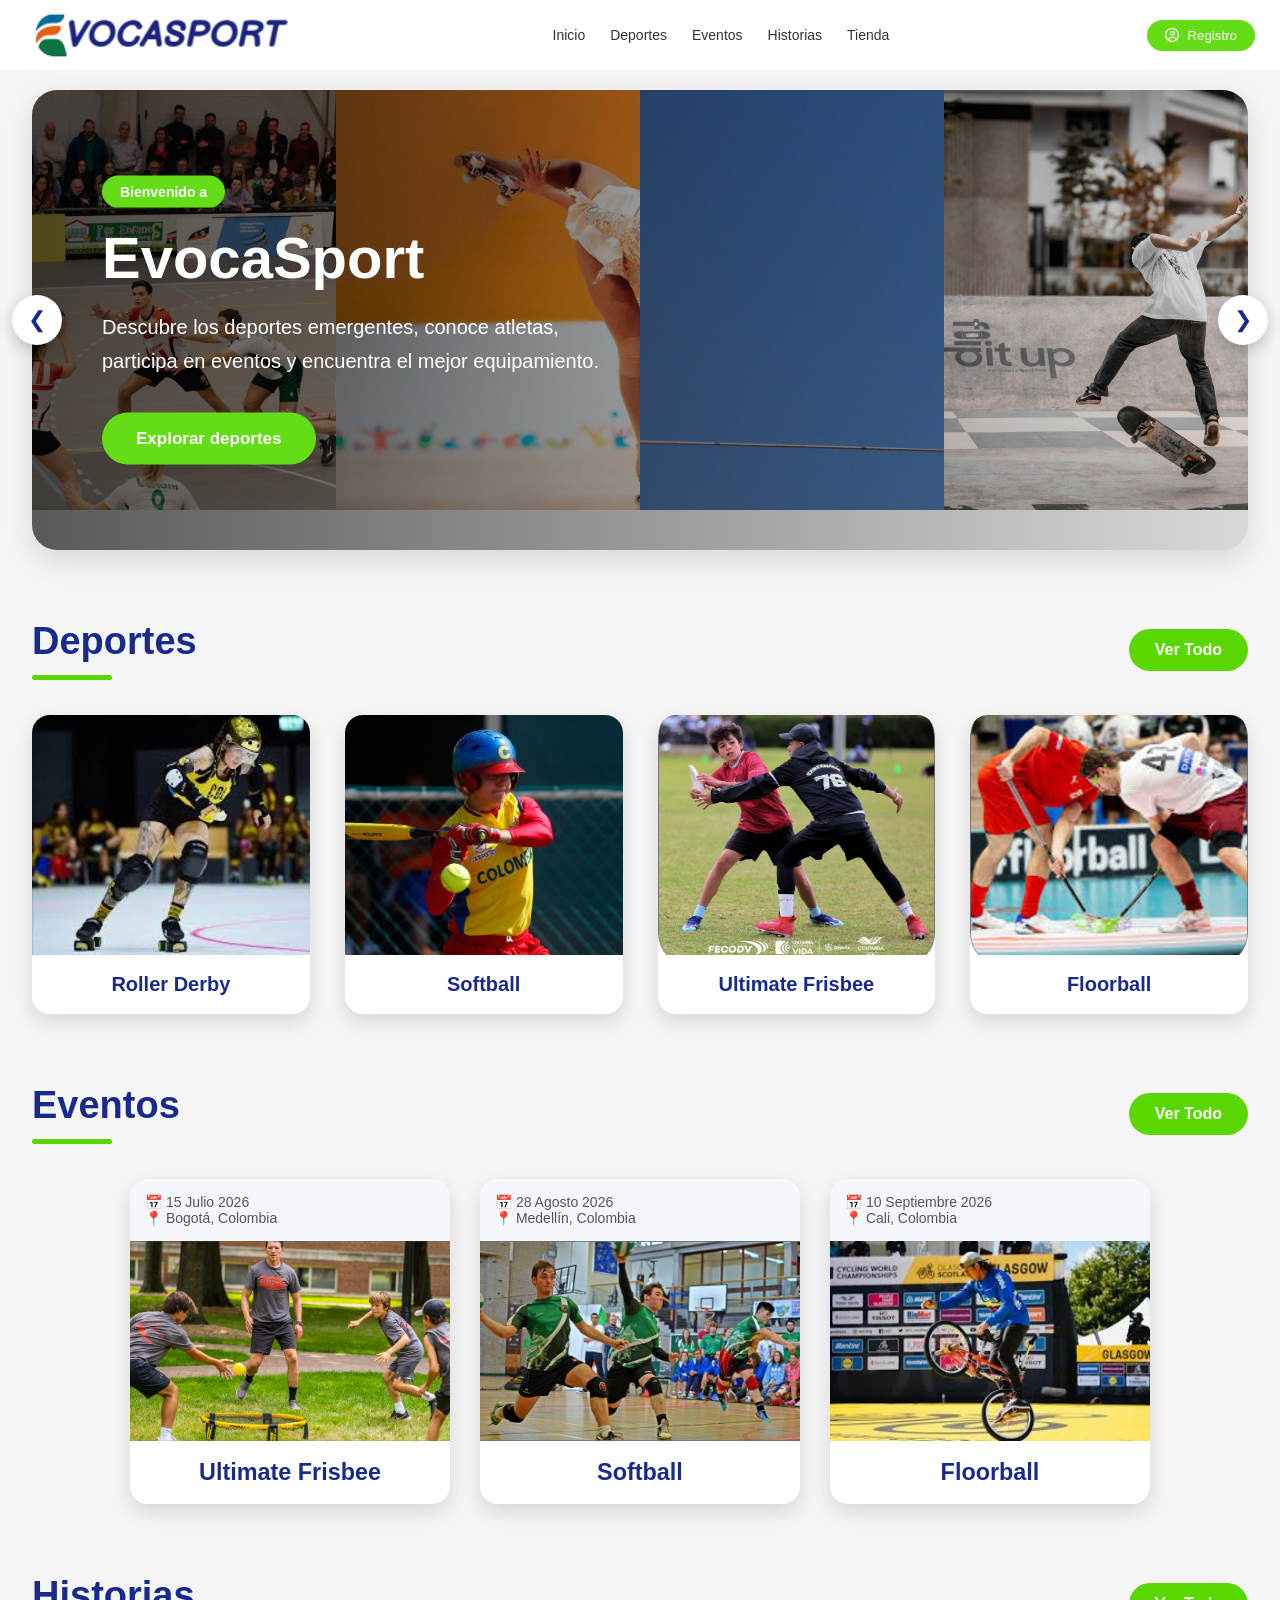
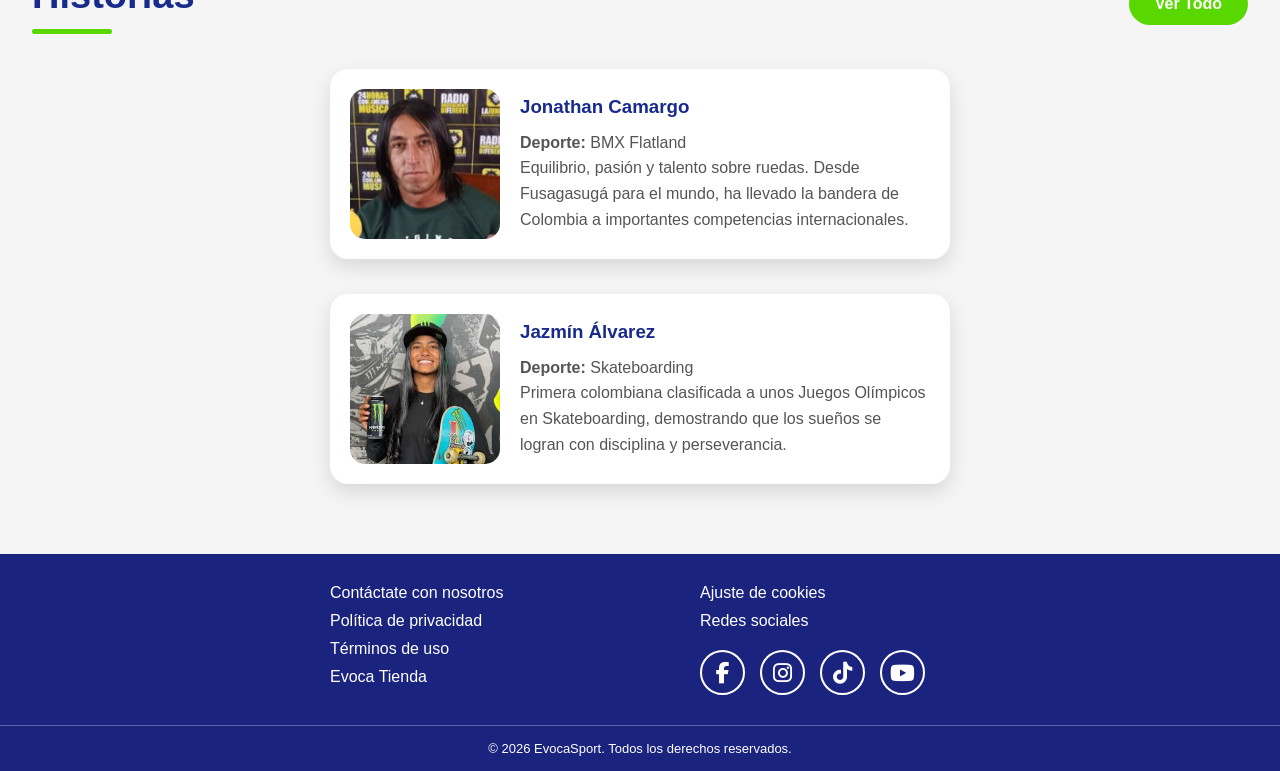
==== commit 352df0dd: "Descripción de los cambios" ====
--- a/index.html
+++ b/index.html
@@ -11,6 +11,7 @@
 
     <link rel="stylesheet" href="styles.css">
     <link rel="stylesheet" href="index.css">
+    <link rel="stylesheet" href="responsive.css">
 
     <link rel="stylesheet" href="https://cdnjs.cloudflare.com/ajax/libs/font-awesome/6.5.1/css/all.min.css">
 
--- a/responsive.css
+++ b/responsive.css
@@ -0,0 +1,139 @@
+/* =========================================
+RESPONSIVE GENERAL
+========================================= */
+
+html,
+body{
+    overflow-x:hidden;
+    width:100%;
+}
+
+*{
+    max-width:100%;
+}
+
+img{
+    max-width:100%;
+    height:auto;
+    display:block;
+}
+
+/* =========================================
+TABLETS
+========================================= */
+
+@media (max-width:1024px){
+
+    .navbar{
+
+        padding:15px 20px;
+        flex-wrap:wrap;
+        gap:15px;
+    }
+
+    .menu{
+
+        width:100%;
+        justify-content:center;
+        flex-wrap:wrap;
+        gap:18px;
+    }
+
+}
+
+/* =========================================
+CELULARES
+========================================= */
+
+@media (max-width:768px){
+
+    .navbar{
+
+        flex-direction:column;
+        align-items:center;
+        gap:15px;
+    }
+
+    .logo img{
+
+        height:55px;
+    }
+
+    .menu{
+
+        display:flex;
+        flex-wrap:wrap;
+        justify-content:center;
+        gap:15px;
+    }
+
+    .menu a{
+
+        font-size:15px;
+    }
+
+    .btn-registro{
+
+        width:180px;
+        justify-content:center;
+    }
+
+}
+
+@media (max-width:768px){
+
+    .seccion{
+
+        width:92%;
+        margin:40px auto;
+    }
+
+    .titulo-seccion{
+
+        flex-direction:column;
+        gap:15px;
+        text-align:center;
+    }
+
+    .titulo-seccion h2{
+
+        font-size:30px;
+    }
+
+}
+
+@media (max-width:768px){
+
+    .contenedor-tarjetas,
+    .contenedor-eventos,
+    .contenedor-historias{
+
+        display:flex;
+        flex-direction:column;
+        align-items:center;
+        gap:25px;
+    }
+
+    .tarjeta,
+    .evento,
+    .historia{
+
+        width:100%;
+    }
+
+}
+
+@media (max-width:768px){
+
+    .banner{
+
+        width:95%;
+    }
+
+    .slider img{
+
+        height:180px;
+    }
+
+}
+
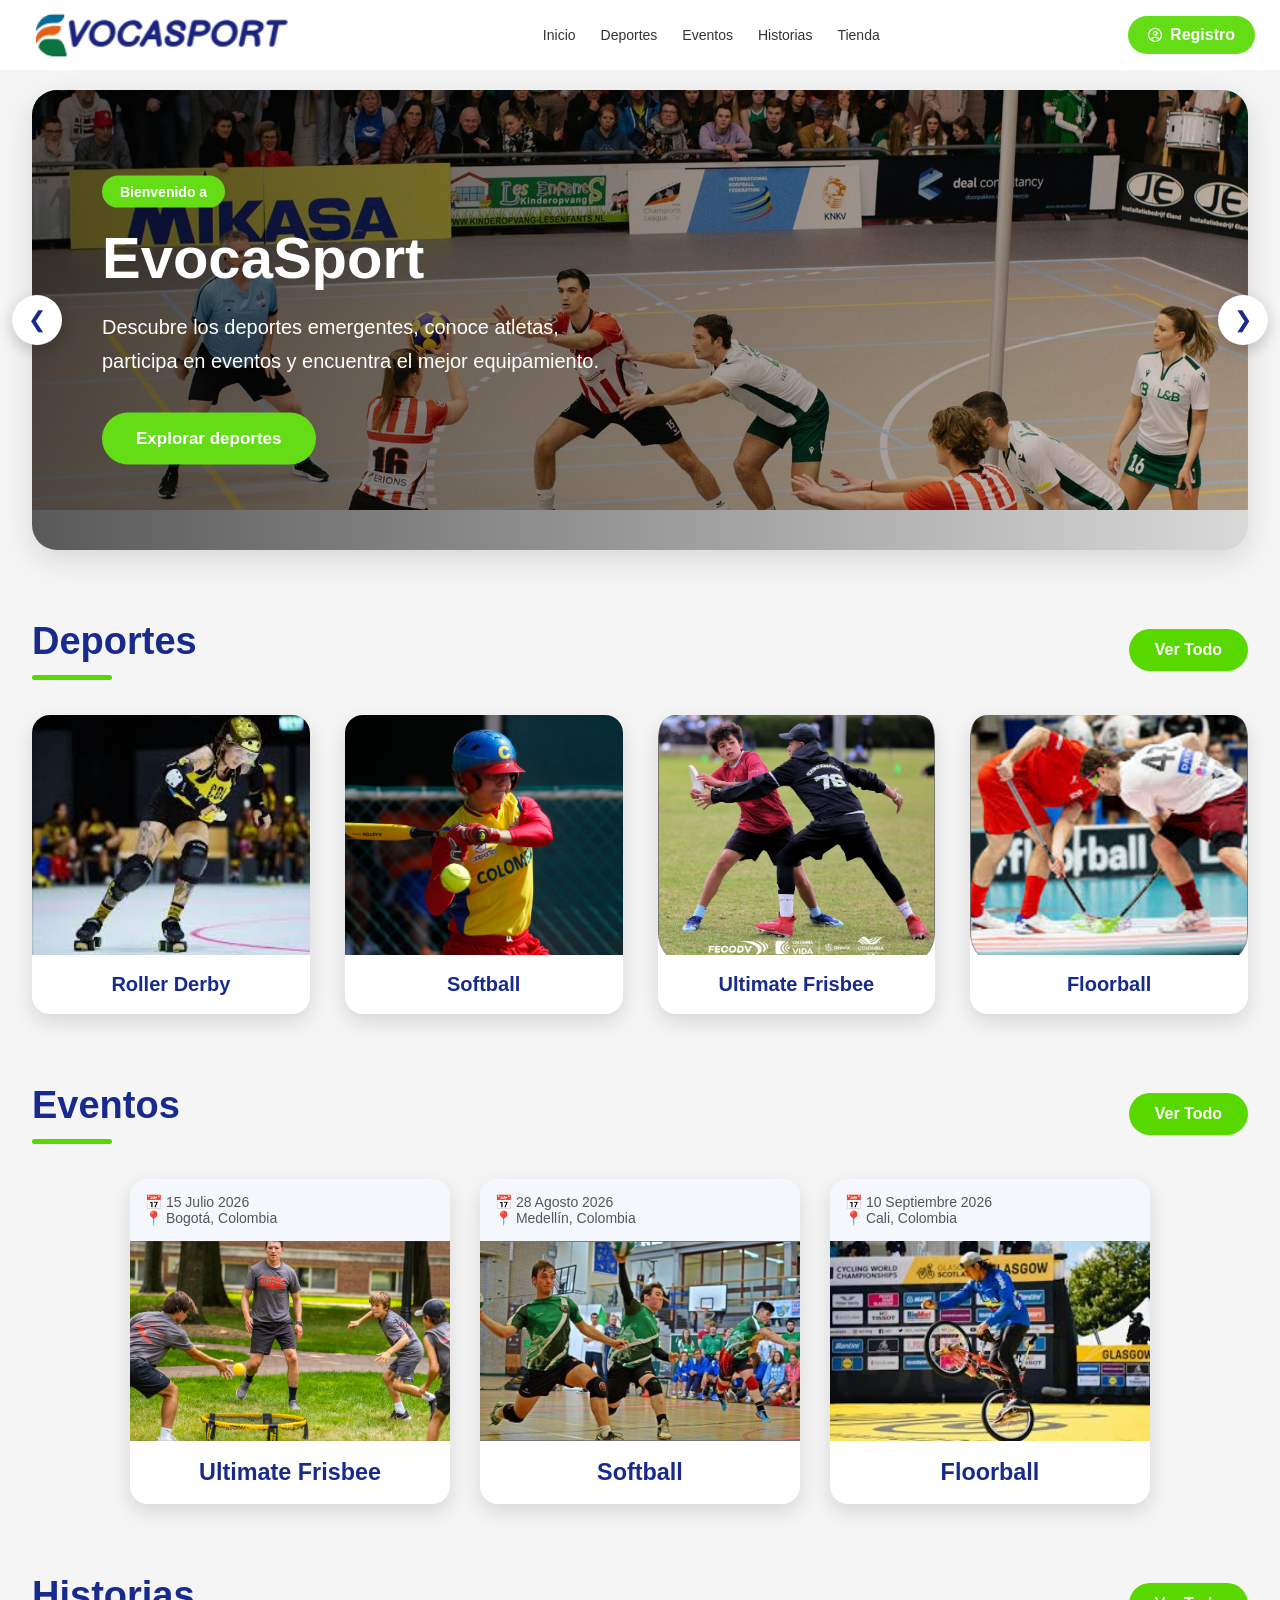
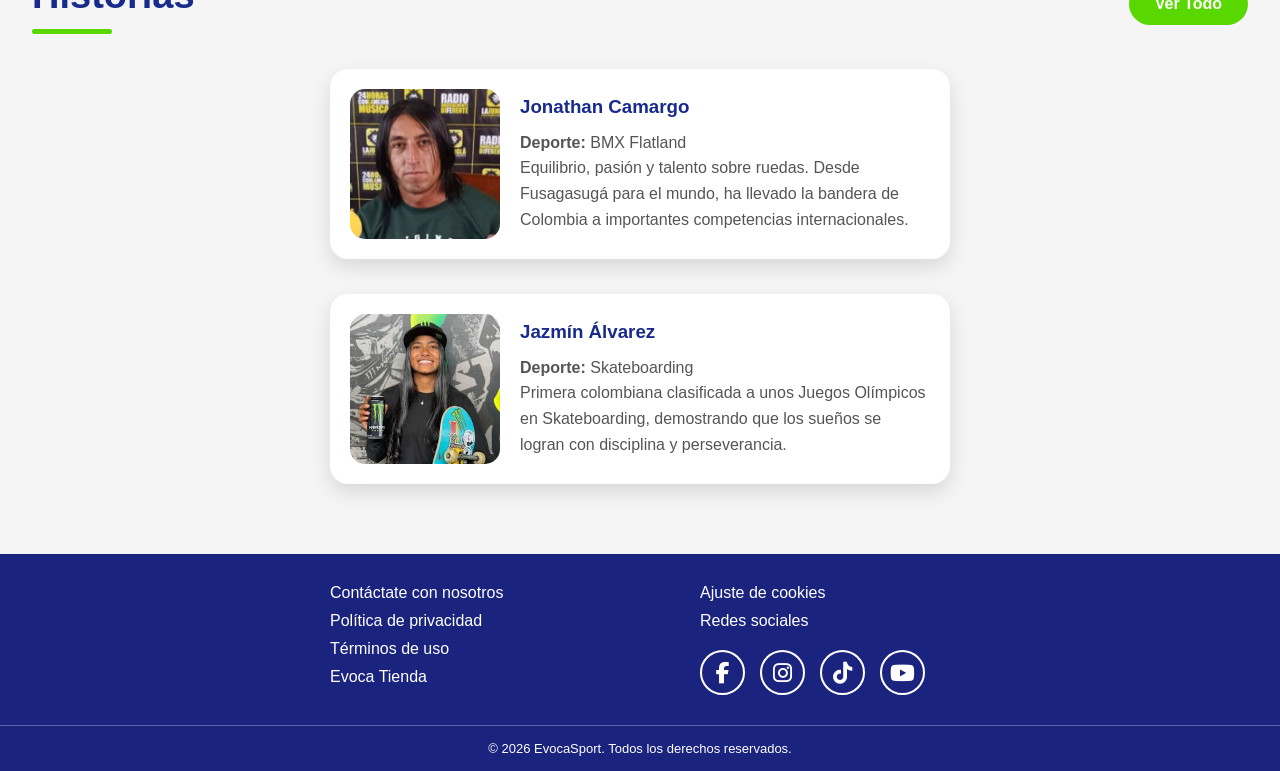
==== commit 26a547bf: "cambios" ====
--- a/index.html
+++ b/index.html
@@ -41,13 +41,13 @@
 
     </nav>
 
-    <button class="btn-registro">
-
-        <i class="fa-regular fa-circle-user"></i>
-
-        Registro
-
-    </button>
+    <a href="registro.html" class="btn-registro">
+
+    <i class="fa-regular fa-circle-user"></i>
+
+    Registro
+
+</a>
 
 </header>
 
--- a/styles.css
+++ b/styles.css
@@ -43,20 +43,35 @@
 }
 
 .btn-registro{
+
     background:#64DD17;
     color:white;
+
     display:flex;
     align-items:center;
+    justify-content:center;
     gap:8px;
-    border:none;
-    border-radius:20px;
-    padding:8px 18px;
+
+    padding:10px 20px;
+
+    border-radius:25px;
+
+    text-decoration:none;
+
+    font-weight:600;
+
     cursor:pointer;
+
     transition:.3s;
+
 }
 
 .btn-registro:hover{
-    background:#59c615;
+
+    background:#53c813;
+
+    transform:translateY(-2px);
+
 }
 
 .btn-registro i{
--- a/index.css
+++ b/index.css
@@ -42,8 +42,6 @@
 
     display:flex;
 
-    width:400%;
-
     height:100%;
 
     transition:transform .6s ease;
@@ -52,7 +50,9 @@
 
 .slider img{
 
-    width:25%;
+    flex:0 0 100%;
+
+    width:100%;
 
     height:100%;
 
@@ -789,22 +789,3 @@
 
 }
 
-@media(max-width:900px){
-
-    .contenedor-tarjetas{
-
-        grid-template-columns:repeat(2,1fr);
-
-    }
-
-}
-
-@media(max-width:600px){
-
-    .contenedor-tarjetas{
-
-        grid-template-columns:1fr;
-
-    }
-
-}
